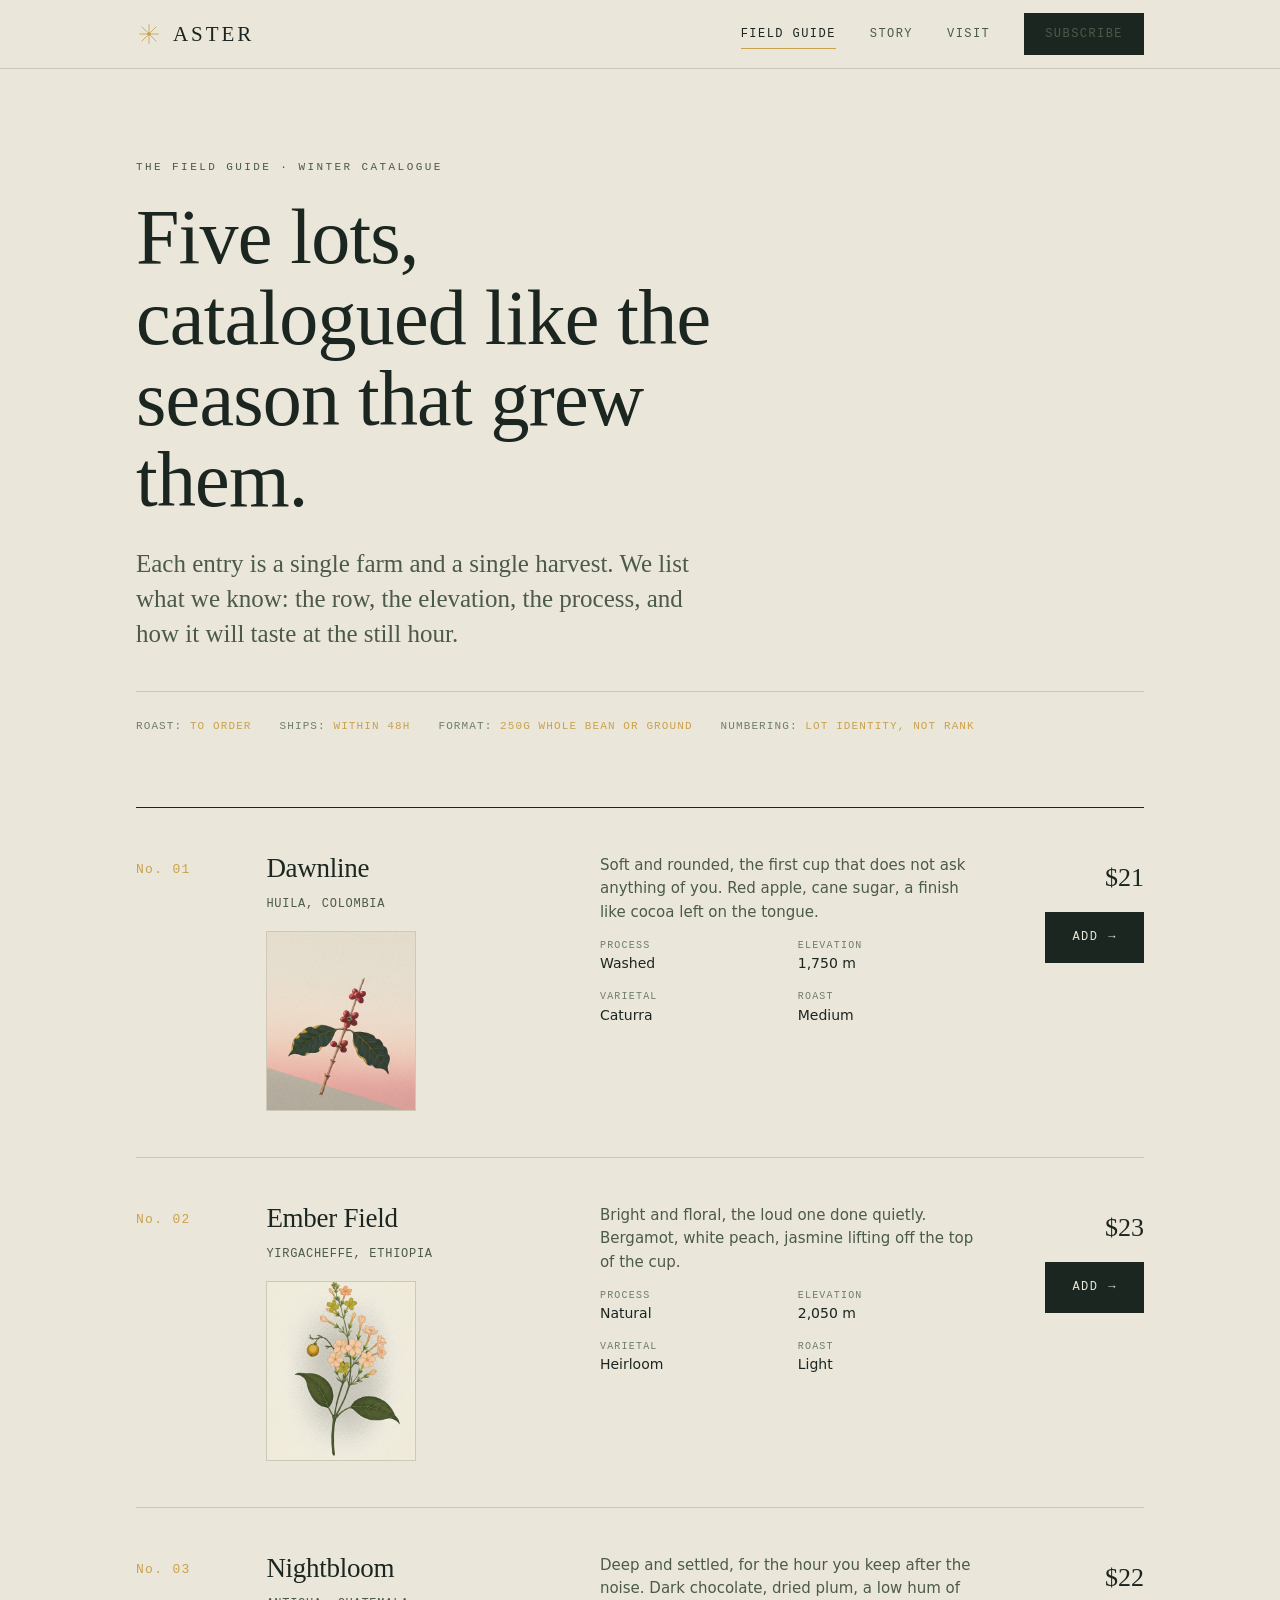
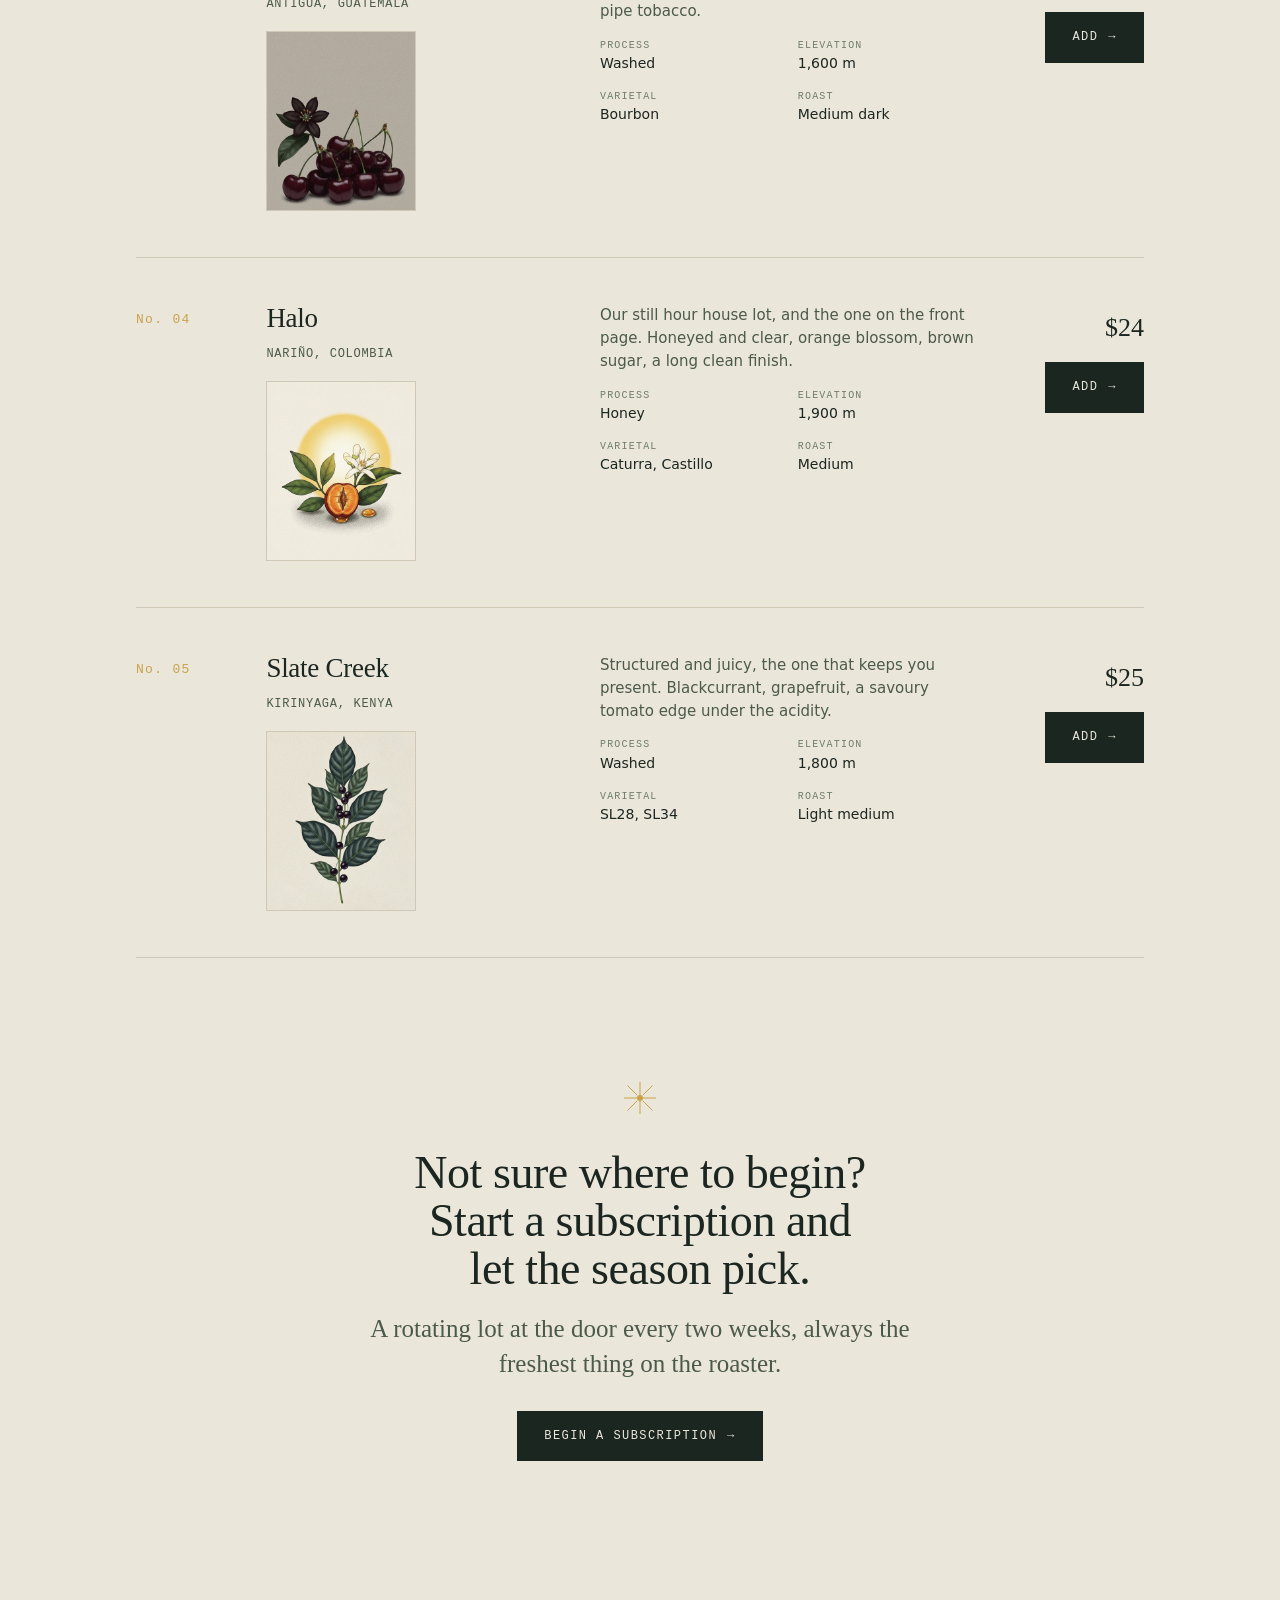
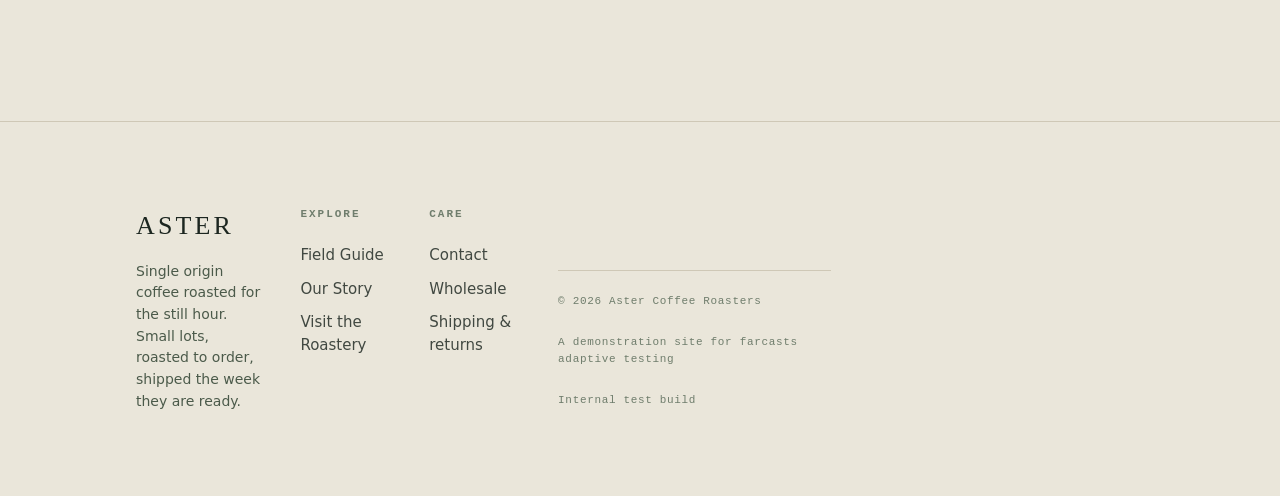
==== menu.html @ f77ca000 "Initial commit: farcasts internal test site pinned to test-farcasts-com Copy of the Aster demo site " ====
<!doctype html>
<!-- Aster, Field Guide. Cross origin demo site for the farcasts applier. -->
<html lang="en">
<head>
  <meta charset="utf-8" />
  <meta name="viewport" content="width=device-width, initial-scale=1" />
  <title>The Field Guide, Aster</title>
  <meta name="description" content="This season's Aster lots, catalogued like an almanac. Single farm, single lot, roasted to order." />
  <link rel="stylesheet" href="aster.css" />
  <style>
    .page-head { padding-top: clamp(48px, 7vw, 92px); }
    .page-head .eyebrow { margin-bottom: 20px; }
    .page-head h1 { max-width: 16ch; }
    .page-head .lede { max-width: 46ch; margin: 26px 0 0; }

    .guide-key {
      display: flex; gap: 28px; flex-wrap: wrap; margin-top: 40px; padding-top: 26px;
      border-top: 1px solid var(--line);
      font-family: var(--mono); font-size: 11px; letter-spacing: .1em; text-transform: uppercase; color: var(--moss-dim);
    }
    .guide-key span b { color: var(--stamen); font-weight: 400; }

    /* Almanac entries */
    .entries { margin-top: clamp(40px, 6vw, 72px); border-top: 1px solid var(--ink); }
    .entry {
      display: grid; grid-template-columns: 92px 1.1fr 1.4fr auto;
      gap: clamp(18px, 3vw, 40px); align-items: start;
      padding: clamp(30px, 4vw, 46px) 0; border-bottom: 1px solid var(--line);
      position: relative;
    }
    .entry:hover { background: linear-gradient(90deg, transparent, color-mix(in srgb, var(--paper-2) 60%, transparent) 30%, transparent); }
    .entry-no { font-family: var(--mono); font-size: 13px; letter-spacing: .1em; color: var(--stamen); padding-top: 6px; }
    .entry-id h3 { margin: 0 0 8px; }
    .entry-id .region { font-family: var(--mono); font-size: 12px; letter-spacing: .06em; color: var(--moss); text-transform: uppercase; }
    .entry-id .swatch { width: 100%; max-width: 150px; aspect-ratio: 5 / 6; border: 1px solid var(--line); margin-top: 16px; object-fit: cover; display: block; }
    .entry-notes p { margin: 0 0 14px; color: var(--moss); font-size: 15px; }
    .entry-spec { display: grid; grid-template-columns: 1fr 1fr; gap: 6px 20px; margin: 0; }
    .entry-spec dt { font-family: var(--mono); font-size: 10px; letter-spacing: .12em; text-transform: uppercase; color: var(--moss-dim); }
    .entry-spec dd { margin: 0 0 8px; font-size: 14px; }
    .entry-buy { text-align: right; padding-top: 4px; min-width: 130px; }
    .entry-buy .price { font-family: var(--display); font-size: 26px; display: block; margin-bottom: 14px; }


    @media (max-width: 900px) {
      .entry { grid-template-columns: 60px 1fr; gap: 14px 18px; }
      .entry-no { padding-top: 4px; }
      .entry-notes, .entry-buy { grid-column: 1 / -1; }
      .entry-buy { text-align: left; }
      .entry-buy .price { display: inline-block; margin-right: 20px; }
    }
  </style>
</head>
<body>
  <header class="site-head">
    <div class="shell">
      <a class="wordmark" href="index.html" aria-label="Aster, home">
        <span class="mark" aria-hidden="true">
          <svg width="26" height="26" viewBox="0 0 40 40" fill="none" stroke="currentColor" stroke-width="1.3">
            <circle cx="20" cy="20" r="3.2" fill="currentColor" stroke="none"/>
            <path d="M20 17V5M20 23v12M17 20H5M23 20h12"/>
            <path d="M17.2 17.2 8.7 8.7M22.8 22.8l8.5 8.5M22.8 17.2l8.5-8.5M17.2 22.8 8.7 31.3"/>
          </svg>
        </span>
        <span class="letters">ASTER</span>
      </a>
      <nav class="nav" aria-label="Primary">
        <a href="menu.html" aria-current="page">Field Guide</a>
        <a href="story.html">Story</a>
        <a href="visit.html">Visit</a>
        <a class="nav__cta btn" href="#subscription" style="padding:11px 20px;">Subscribe</a>
      </nav>
    </div>
  </header>

  <main>
    <section class="page-head shell">
      <p class="eyebrow">The Field Guide &middot; Winter catalogue</p>
      <h1 class="display">Five lots, catalogued like the season that grew them.</h1>
      <p class="lede">Each entry is a single farm and a single harvest. We list what we know: the row, the elevation, the process, and how it will taste at the still hour.</p>
      <div class="guide-key">
        <span>Roast: <b>to order</b></span>
        <span>Ships: <b>within 48h</b></span>
        <span>Format: <b>250g whole bean or ground</b></span>
        <span>Numbering: <b>lot identity, not rank</b></span>
      </div>
    </section>

    <section class="shell">
      <div class="entries">
        <article class="entry">
          <div class="entry-no">No. 01</div>
          <div class="entry-id">
            <h3 class="display">Dawnline</h3>
            <span class="region">Huila, Colombia</span>
            <img class="swatch" src="assets/lot-dawnline.jpg" alt="Dawnline almanac plate" loading="lazy" />
          </div>
          <div class="entry-notes">
            <p>Soft and rounded, the first cup that does not ask anything of you. Red apple, cane sugar, a finish like cocoa left on the tongue.</p>
            <dl class="entry-spec">
              <div><dt>Process</dt><dd>Washed</dd></div>
              <div><dt>Elevation</dt><dd>1,750 m</dd></div>
              <div><dt>Varietal</dt><dd>Caturra</dd></div>
              <div><dt>Roast</dt><dd>Medium</dd></div>
            </dl>
          </div>
          <div class="entry-buy"><span class="price">$21</span><a class="btn" href="visit.html">Add <span class="arrow" aria-hidden="true">&rarr;</span></a></div>
        </article>

        <article class="entry">
          <div class="entry-no">No. 02</div>
          <div class="entry-id">
            <h3 class="display">Ember Field</h3>
            <span class="region">Yirgacheffe, Ethiopia</span>
            <img class="swatch" src="assets/lot-ember.jpg" alt="Ember Field almanac plate" loading="lazy" />
          </div>
          <div class="entry-notes">
            <p>Bright and floral, the loud one done quietly. Bergamot, white peach, jasmine lifting off the top of the cup.</p>
            <dl class="entry-spec">
              <div><dt>Process</dt><dd>Natural</dd></div>
              <div><dt>Elevation</dt><dd>2,050 m</dd></div>
              <div><dt>Varietal</dt><dd>Heirloom</dd></div>
              <div><dt>Roast</dt><dd>Light</dd></div>
            </dl>
          </div>
          <div class="entry-buy"><span class="price">$23</span><a class="btn" href="visit.html">Add <span class="arrow" aria-hidden="true">&rarr;</span></a></div>
        </article>

        <article class="entry">
          <div class="entry-no">No. 03</div>
          <div class="entry-id">
            <h3 class="display">Nightbloom</h3>
            <span class="region">Antigua, Guatemala</span>
            <img class="swatch" src="assets/lot-nightbloom.jpg" alt="Nightbloom almanac plate" loading="lazy" />
          </div>
          <div class="entry-notes">
            <p>Deep and settled, for the hour you keep after the noise. Dark chocolate, dried plum, a low hum of pipe tobacco.</p>
            <dl class="entry-spec">
              <div><dt>Process</dt><dd>Washed</dd></div>
              <div><dt>Elevation</dt><dd>1,600 m</dd></div>
              <div><dt>Varietal</dt><dd>Bourbon</dd></div>
              <div><dt>Roast</dt><dd>Medium dark</dd></div>
            </dl>
          </div>
          <div class="entry-buy"><span class="price">$22</span><a class="btn" href="visit.html">Add <span class="arrow" aria-hidden="true">&rarr;</span></a></div>
        </article>

        <article class="entry">
          <div class="entry-no">No. 04</div>
          <div class="entry-id">
            <h3 class="display">Halo</h3>
            <span class="region">Nari&ntilde;o, Colombia</span>
            <img class="swatch" src="assets/lot-halo.jpg" alt="Halo almanac plate" loading="lazy" />
          </div>
          <div class="entry-notes">
            <p>Our still hour house lot, and the one on the front page. Honeyed and clear, orange blossom, brown sugar, a long clean finish.</p>
            <dl class="entry-spec">
              <div><dt>Process</dt><dd>Honey</dd></div>
              <div><dt>Elevation</dt><dd>1,900 m</dd></div>
              <div><dt>Varietal</dt><dd>Caturra, Castillo</dd></div>
              <div><dt>Roast</dt><dd>Medium</dd></div>
            </dl>
          </div>
          <div class="entry-buy"><span class="price">$24</span><a class="btn" href="visit.html">Add <span class="arrow" aria-hidden="true">&rarr;</span></a></div>
        </article>

        <article class="entry">
          <div class="entry-no">No. 05</div>
          <div class="entry-id">
            <h3 class="display">Slate Creek</h3>
            <span class="region">Kirinyaga, Kenya</span>
            <img class="swatch" src="assets/lot-slate.jpg" alt="Slate Creek almanac plate" loading="lazy" />
          </div>
          <div class="entry-notes">
            <p>Structured and juicy, the one that keeps you present. Blackcurrant, grapefruit, a savoury tomato edge under the acidity.</p>
            <dl class="entry-spec">
              <div><dt>Process</dt><dd>Washed</dd></div>
              <div><dt>Elevation</dt><dd>1,800 m</dd></div>
              <div><dt>Varietal</dt><dd>SL28, SL34</dd></div>
              <div><dt>Roast</dt><dd>Light medium</dd></div>
            </dl>
          </div>
          <div class="entry-buy"><span class="price">$25</span><a class="btn" href="visit.html">Add <span class="arrow" aria-hidden="true">&rarr;</span></a></div>
        </article>
      </div>
    </section>

    <section class="section shell" style="text-align:center;" id="subscription">
      <span class="mark" aria-hidden="true" style="display:inline-block;">
        <svg width="40" height="40" viewBox="0 0 40 40" fill="none" stroke="currentColor" stroke-width="1">
          <circle cx="20" cy="20" r="3" fill="currentColor" stroke="none"/>
          <path d="M20 17V4M20 23v13M17 20H4M23 20h13M17.2 17.2 7.5 7.5M22.8 22.8l9.7 9.7M22.8 17.2l9.7-9.7M17.2 22.8 7.5 32.5"/>
        </svg>
      </span>
      <h2 class="display" style="max-width:20ch;margin:24px auto 18px;">Not sure where to begin? Start a subscription and let the season pick.</h2>
      <p class="lede" style="max-width:44ch;margin:0 auto 30px;">A rotating lot at the door every two weeks, always the freshest thing on the roaster.</p>
      <a class="btn" href="visit.html">Begin a subscription <span class="arrow" aria-hidden="true">&rarr;</span></a>
    </section>
  </main>

  <footer class="site-foot">
    <div class="shell">
      <div class="foot-grid" style="display:grid;grid-template-columns:1.4fr 1fr 1fr;gap:40px;">
        <div class="foot-brand">
          <span class="letters">ASTER</span>
          <p class="foot-note">Single origin coffee roasted for the still hour. Small lots, roasted to order, shipped the week they are ready.</p>
        </div>
        <div class="foot-col">
          <h4>Explore</h4>
          <a href="menu.html">Field Guide</a>
          <a href="story.html">Our Story</a>
          <a href="visit.html">Visit the Roastery</a>
        </div>
        <div class="foot-col">
          <h4>Care</h4>
          <a href="visit.html">Contact</a>
          <a href="visit.html">Wholesale</a>
          <a href="visit.html">Shipping &amp; returns</a>
        </div>
      </div>
      <div class="foot-legal">
        <span>&copy; 2026 Aster Coffee Roasters</span>
        <span>A demonstration site for farcasts adaptive testing</span>
        <span>Internal test build</span>
      </div>
    </div>
  </footer>

  <script src="https://app.farcasts.com/farcasts.js" data-farcasts-project="test-farcasts-com"></script>
</body>
</html>
---- aster.css ----
/* Aster — "The still hour". Botanical almanac identity for a single origin coffee brand.
   Shared across every page so the design system and the applier gate CSS stay identical. */

:root {
  --ink: #1c2620;
  --paper: #eae6da;
  --paper-2: #e2ddcd;
  --moss: #4b5a4a;
  --moss-dim: #6f7d6c;
  --stamen: #c9a24b;
  --line: #cfc8b6;
  --line-ink: rgba(28, 38, 32, .16);

  --display: "Iowan Old Style", "Palatino Linotype", "Palatino", Georgia, serif;
  --body: system-ui, -apple-system, "Segoe UI", Roboto, sans-serif;
  --mono: "SFMono-Regular", ui-monospace, "Cascadia Mono", "Menlo", monospace;

  --shell: 1120px;
  --gut: clamp(20px, 5vw, 56px);
}

* { box-sizing: border-box; }

html { -webkit-text-size-adjust: 100%; }

body {
  margin: 0;
  font-family: var(--body);
  color: var(--ink);
  background: var(--paper);
  line-height: 1.55;
  font-size: 16px;
  -webkit-font-smoothing: antialiased;
  text-rendering: optimizeLegibility;
}

/* Applier gate. Held at opacity 0 until the variant applies, so no control flash.
   data-cf-hide is set on <html> inline before paint; farcasts.js reveals gated nodes. */
[data-cf-hide] [data-farcasts-gate] { opacity: 0; }
[data-farcasts-gate] { transition: opacity .5s ease; }

a { color: inherit; }
img { max-width: 100%; display: block; }

::selection { background: var(--stamen); color: var(--ink); }

:focus-visible {
  outline: 2px solid var(--stamen);
  outline-offset: 3px;
}

.shell {
  width: 100%;
  max-width: var(--shell);
  margin: 0 auto;
  padding-inline: var(--gut);
}

/* ---- type scale ---- */
.eyebrow {
  font-family: var(--mono);
  font-size: 11px;
  letter-spacing: .22em;
  text-transform: uppercase;
  color: var(--moss);
  margin: 0;
}
.display {
  font-family: var(--display);
  font-weight: 400;
  letter-spacing: -.01em;
  line-height: 1.04;
  margin: 0;
}
h1.display { font-size: clamp(40px, 7vw, 78px); }
h2.display { font-size: clamp(28px, 4.4vw, 46px); }
h3.display { font-size: clamp(21px, 2.6vw, 27px); }
.lede {
  font-family: var(--display);
  font-weight: 400;
  font-size: clamp(19px, 2.4vw, 25px);
  line-height: 1.4;
  color: var(--moss);
}

/* ---- botanical mark ---- */
.mark { display: inline-block; color: var(--stamen); }
.mark svg { display: block; }

/* ---- header ---- */
.site-head {
  position: sticky; top: 0; z-index: 40;
  background: color-mix(in srgb, var(--paper) 88%, transparent);
  backdrop-filter: saturate(1.1) blur(8px);
  border-bottom: 1px solid var(--line);
}
.site-head .shell {
  display: flex; align-items: center; justify-content: space-between;
  min-height: 68px; gap: 20px;
}
.wordmark {
  display: flex; align-items: center; gap: 11px;
  text-decoration: none; color: var(--ink);
}
.wordmark .letters {
  font-family: var(--display);
  font-size: 21px;
  letter-spacing: .14em;
  font-weight: 400;
}
.nav { display: flex; align-items: center; gap: clamp(16px, 3vw, 34px); }
.nav a {
  font-family: var(--mono);
  font-size: 12px;
  letter-spacing: .12em;
  text-transform: uppercase;
  text-decoration: none;
  color: var(--moss);
  padding: 6px 0;
  position: relative;
}
.nav a::after {
  content: ""; position: absolute; left: 0; right: 0; bottom: 0;
  height: 1px; background: var(--stamen);
  transform: scaleX(0); transform-origin: left; transition: transform .3s ease;
}
.nav a:hover, .nav a[aria-current="page"] { color: var(--ink); }
.nav a:hover::after, .nav a[aria-current="page"]::after { transform: scaleX(1); }

/* ---- buttons ---- */
.btn {
  display: inline-flex; align-items: center; gap: 10px;
  font-family: var(--mono); font-size: 12px; letter-spacing: .12em; text-transform: uppercase;
  text-decoration: none; cursor: pointer;
  padding: 15px 26px; border: 1px solid var(--ink); background: var(--ink); color: var(--paper);
  transition: background .25s ease, color .25s ease, transform .25s ease;
}
.btn:hover { background: transparent; color: var(--ink); }
.btn .arrow { transition: transform .25s ease; }
.btn:hover .arrow { transform: translateX(4px); }
.btn--ghost { background: transparent; color: var(--ink); }
.btn--ghost:hover { background: var(--ink); color: var(--paper); }

/* ---- footer ---- */
.site-foot {
  border-top: 1px solid var(--line);
  margin-top: clamp(72px, 12vw, 140px);
  padding-block: clamp(48px, 8vw, 84px);
}
.site-foot .shell {
  display: grid; grid-template-columns: 1.4fr 1fr 1fr; gap: 40px;
}
.foot-brand .letters { font-family: var(--display); font-size: 26px; letter-spacing: .12em; }
.foot-note { color: var(--moss); font-size: 14px; max-width: 32ch; margin: 14px 0 0; }
.foot-col h4 {
  font-family: var(--mono); font-size: 11px; letter-spacing: .18em; text-transform: uppercase;
  color: var(--moss-dim); margin: 0 0 16px;
}
.foot-col a {
  display: block; text-decoration: none; color: var(--ink); font-size: 15px;
  padding: 5px 0; opacity: .82; transition: opacity .2s;
}
.foot-col a:hover { opacity: 1; }
.foot-legal {
  border-top: 1px solid var(--line); margin-top: clamp(40px, 6vw, 64px); padding-top: 22px;
  display: flex; justify-content: space-between; gap: 20px; flex-wrap: wrap;
  font-family: var(--mono); font-size: 11px; letter-spacing: .06em; color: var(--moss-dim);
}

/* ---- generic section rhythm ---- */
.section { padding-block: clamp(64px, 10vw, 120px); }
.rule { height: 1px; background: var(--line); border: 0; margin: 0; }

@media (max-width: 720px) {
  .site-foot .shell { grid-template-columns: 1fr 1fr; }
  .foot-brand { grid-column: 1 / -1; }
  .nav a:not(.nav__cta) { display: none; }
}

@media (prefers-reduced-motion: reduce) {
  * { transition: none !important; animation: none !important; }
}
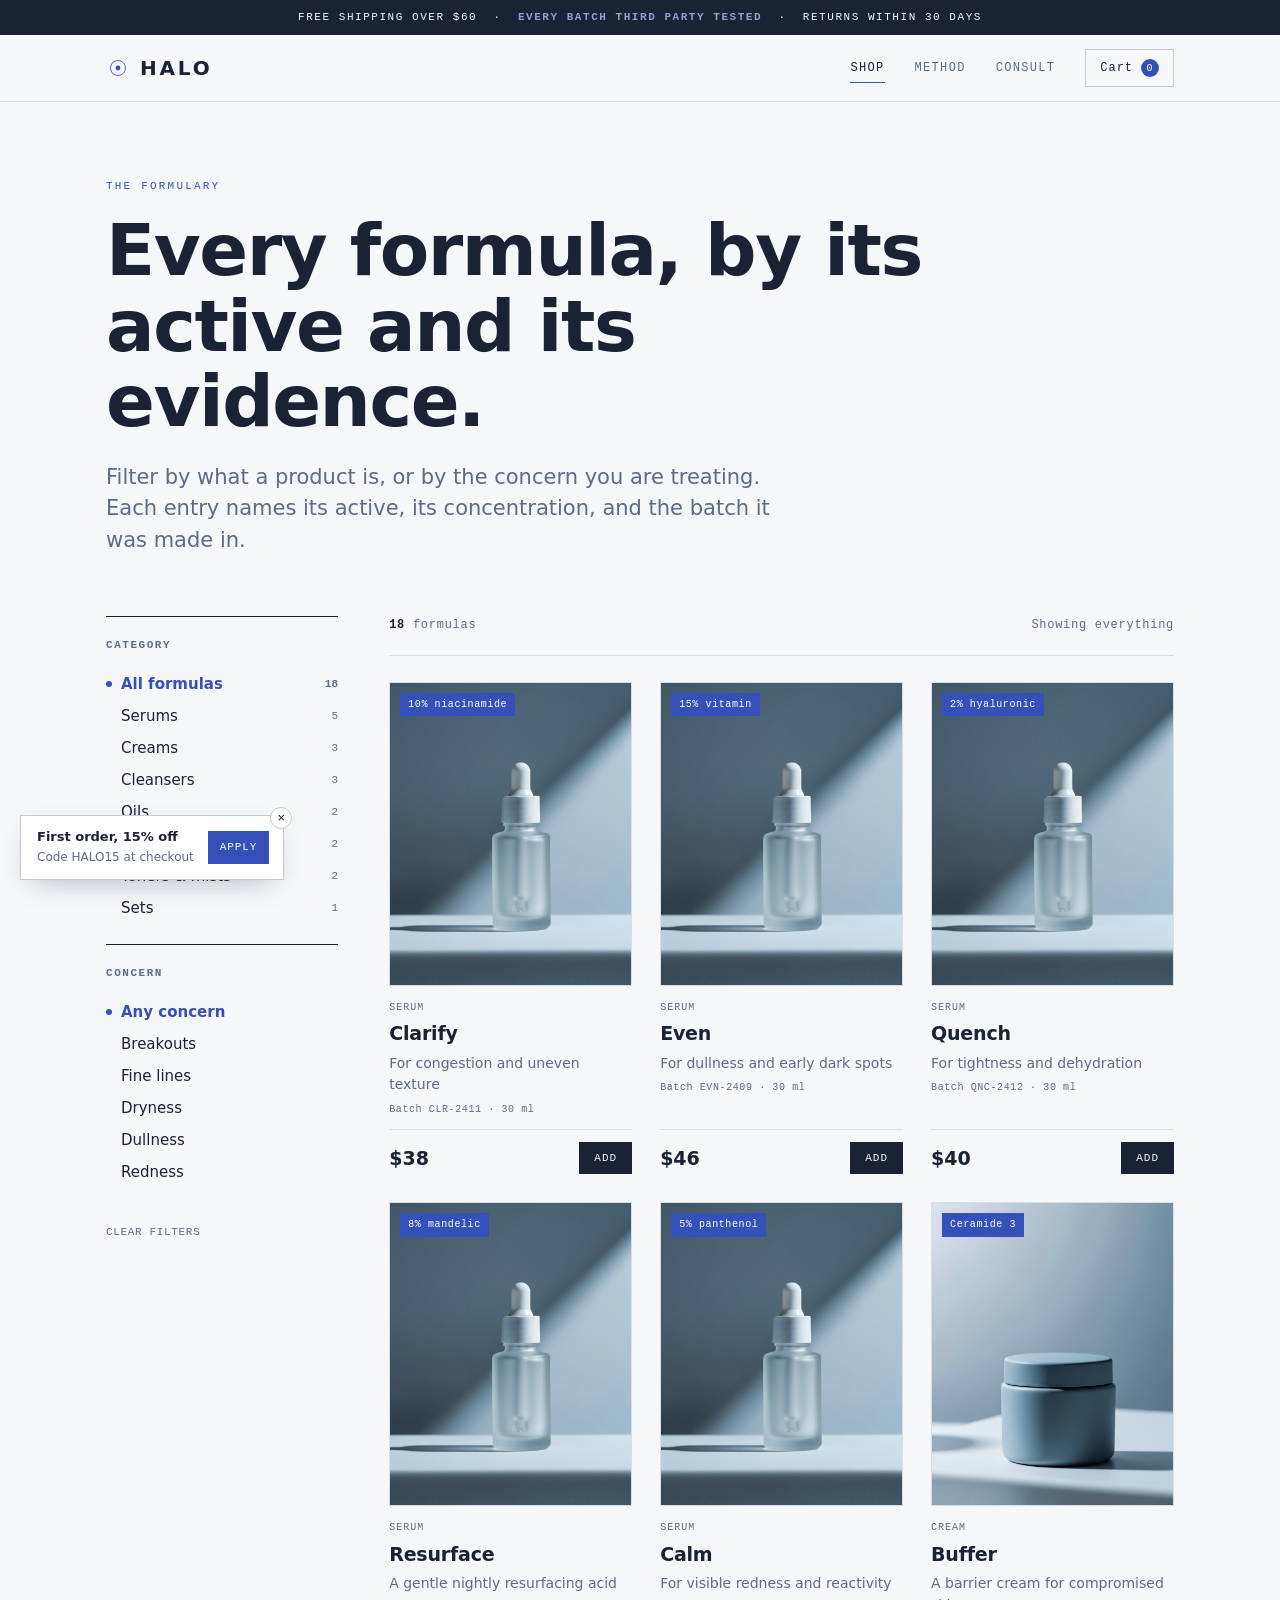
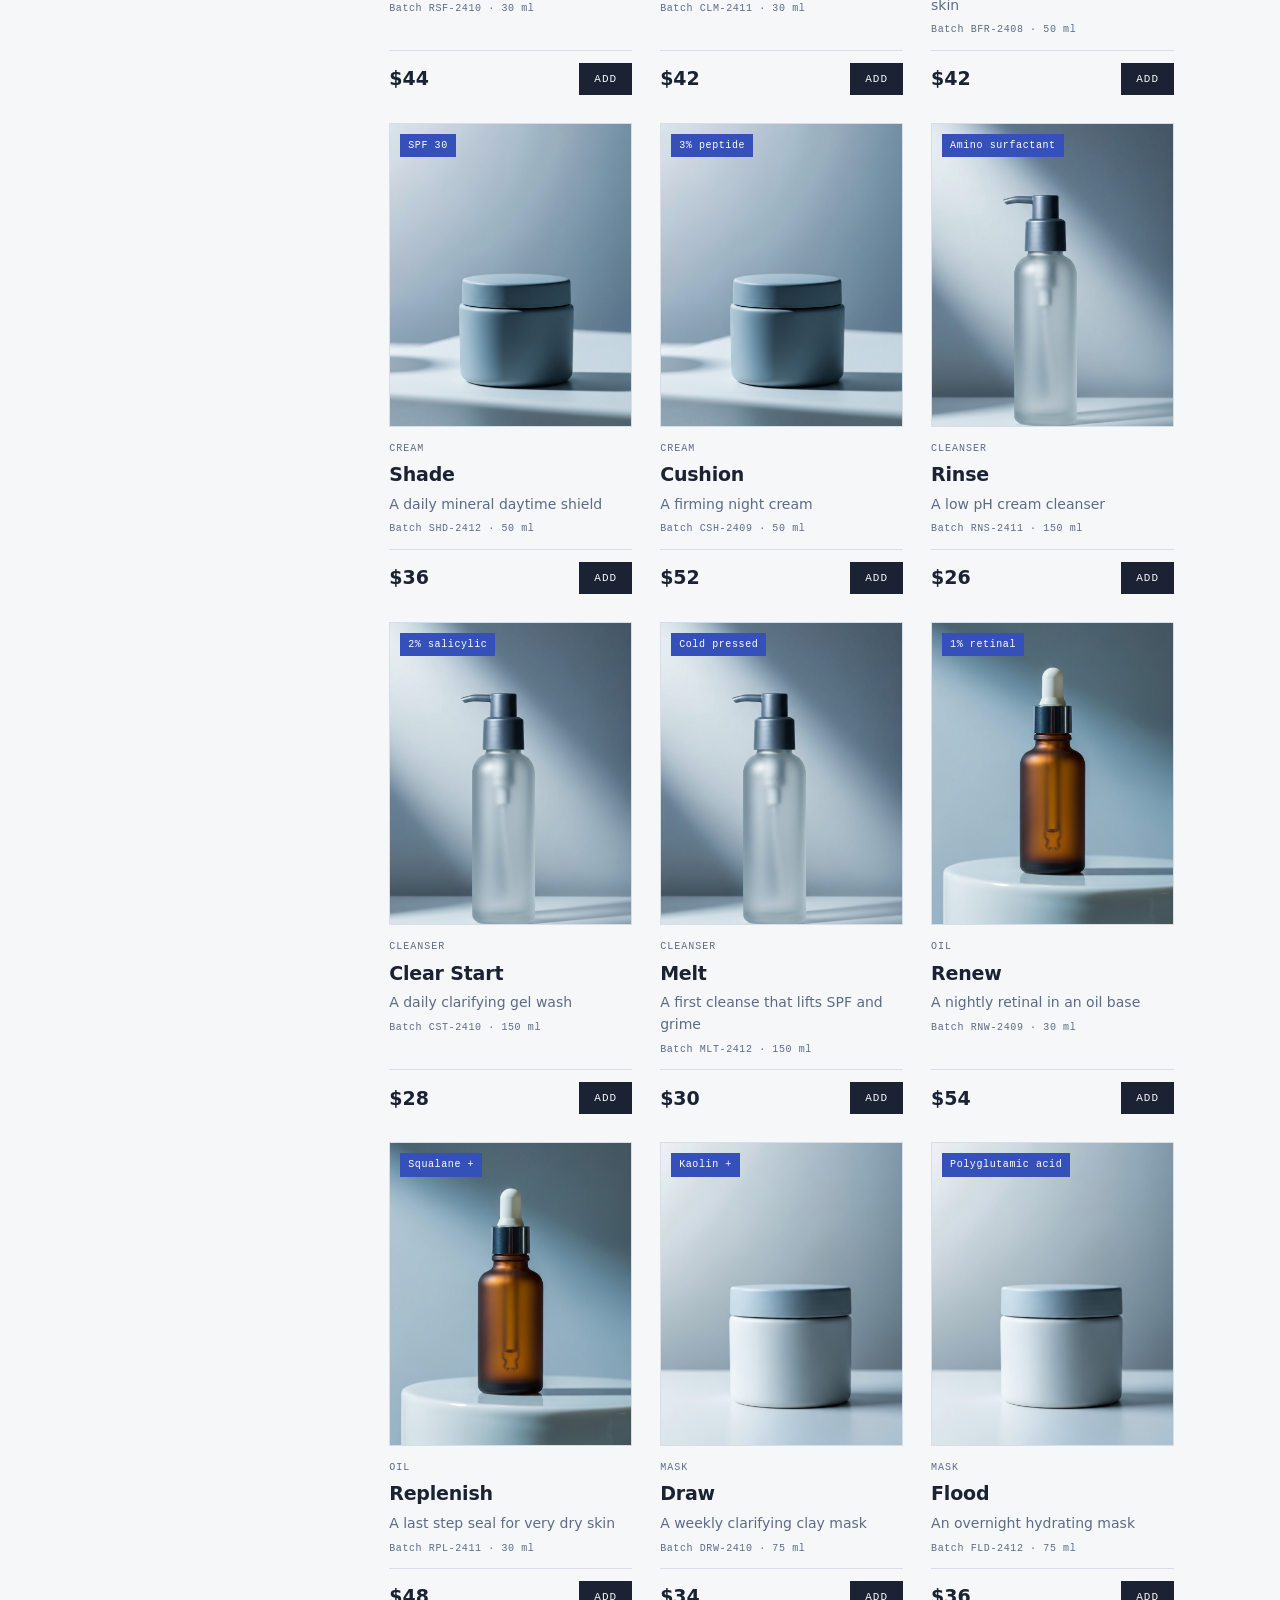
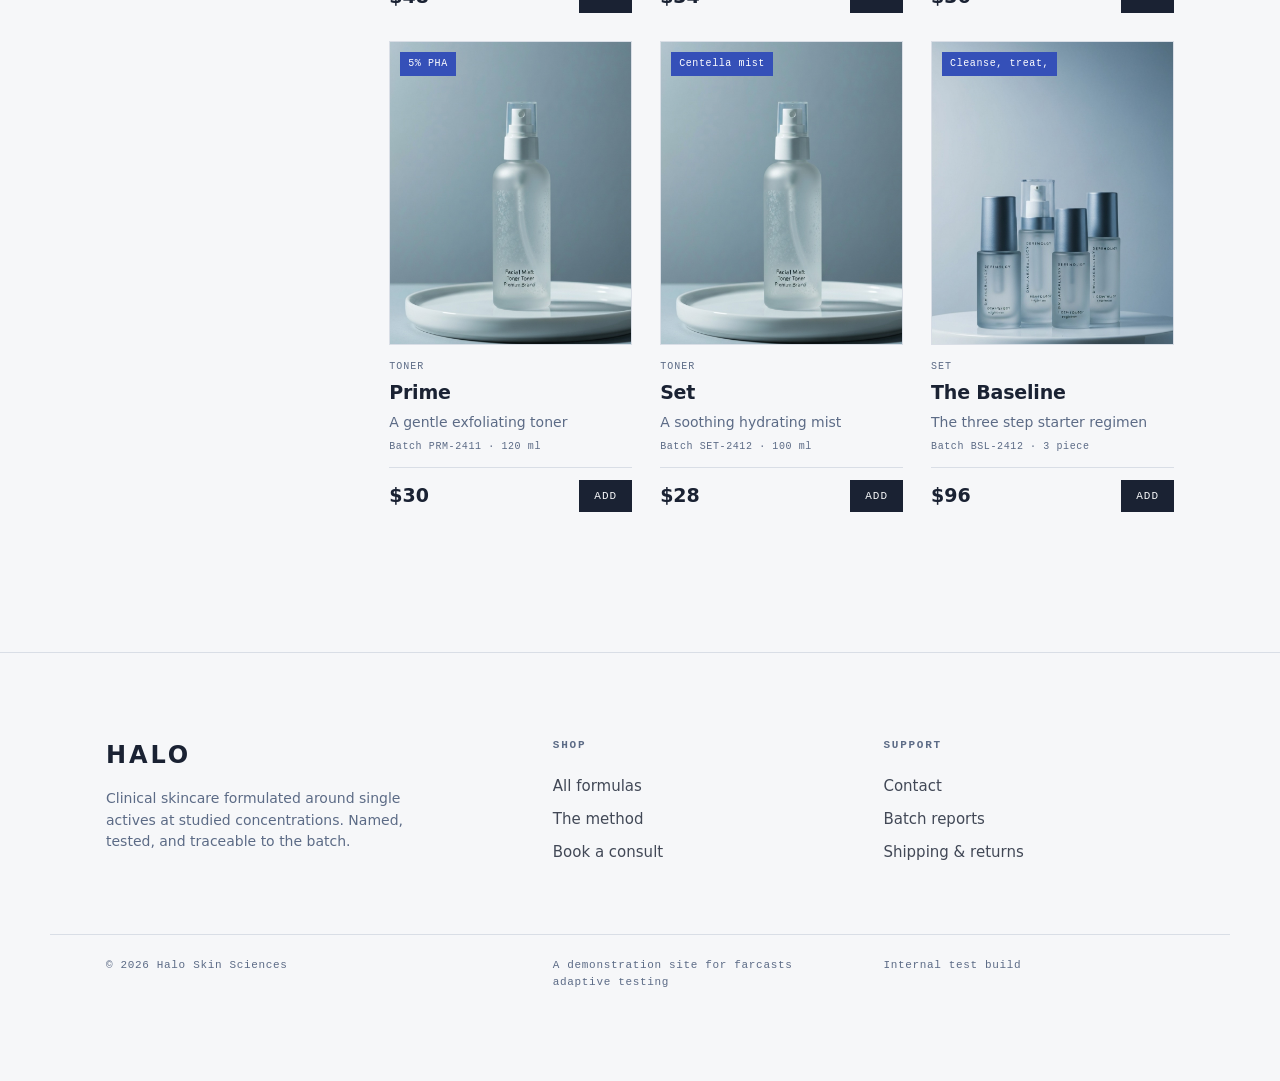
==== commit fc8cabeb: "Halo: home + shop pages (gated hero, 18-product formulary, sidebar filters, cart drawer, quick-view," ====
--- a/menu.html
+++ b/menu.html
@@ -1,230 +1,328 @@
 <!doctype html>
-<!-- Aster, Field Guide. Cross origin demo site for the farcasts applier. -->
+<!-- Halo, Shop. Cross origin test site for the farcasts applier. The formulary: every
+     product leads with its active, concentration, concern and batch. Category sidebar +
+     concern filters are real vanilla JS. Quick-view and add-to-cart are DOM overlays. -->
 <html lang="en">
 <head>
   <meta charset="utf-8" />
   <meta name="viewport" content="width=device-width, initial-scale=1" />
-  <title>The Field Guide, Aster</title>
-  <meta name="description" content="This season's Aster lots, catalogued like an almanac. Single farm, single lot, roasted to order." />
-  <link rel="stylesheet" href="aster.css" />
+  <title>The Formulary, Halo</title>
+  <meta name="description" content="Every Halo formula, catalogued by active and concentration. Filter by category and by concern, then read the batch." />
+  <link rel="stylesheet" href="halo.css" />
   <style>
-    .page-head { padding-top: clamp(48px, 7vw, 92px); }
-    .page-head .eyebrow { margin-bottom: 20px; }
-    .page-head h1 { max-width: 16ch; }
-    .page-head .lede { max-width: 46ch; margin: 26px 0 0; }
-
-    .guide-key {
-      display: flex; gap: 28px; flex-wrap: wrap; margin-top: 40px; padding-top: 26px;
-      border-top: 1px solid var(--line);
-      font-family: var(--mono); font-size: 11px; letter-spacing: .1em; text-transform: uppercase; color: var(--moss-dim);
+    .page-head { padding-top: clamp(40px, 6vw, 76px); }
+    .page-head .eyebrow { margin-bottom: 18px; }
+    .page-head h1 { max-width: 18ch; }
+    .page-head .lede { max-width: 50ch; margin: 22px 0 0; }
+
+    .shop { display: grid; grid-template-columns: 232px 1fr; gap: clamp(28px, 4vw, 56px); margin-top: clamp(36px, 5vw, 60px); align-items: start; }
+
+    /* Sidebar */
+    .sidebar { position: sticky; top: 84px; }
+    .filter-group { border-top: 1px solid var(--ink); padding: 20px 0; }
+    .filter-group:last-child { border-bottom: 1px solid var(--line); }
+    .filter-group h4 { font-family: var(--mono); font-size: 11px; letter-spacing: .14em; text-transform: uppercase; color: var(--slate-dim); margin: 0 0 14px; }
+    .filter-list { list-style: none; margin: 0; padding: 0; }
+    .filter-btn {
+      display: flex; align-items: center; justify-content: space-between; width: 100%; gap: 10px;
+      background: none; border: 0; cursor: pointer; padding: 7px 0; text-align: left;
+      font-family: var(--body); font-size: 15px; color: var(--ink); transition: color .18s;
     }
-    .guide-key span b { color: var(--stamen); font-weight: 400; }
-
-    /* Almanac entries */
-    .entries { margin-top: clamp(40px, 6vw, 72px); border-top: 1px solid var(--ink); }
-    .entry {
-      display: grid; grid-template-columns: 92px 1.1fr 1.4fr auto;
-      gap: clamp(18px, 3vw, 40px); align-items: start;
-      padding: clamp(30px, 4vw, 46px) 0; border-bottom: 1px solid var(--line);
-      position: relative;
+    .filter-btn .n { font-family: var(--mono); font-size: 11px; color: var(--slate-dim); }
+    .filter-btn:hover { color: var(--slate); }
+    .filter-btn[aria-pressed="true"] { color: var(--slate); font-weight: 600; }
+    .filter-btn[aria-pressed="true"] .dot { opacity: 1; }
+    .filter-btn .dot { width: 6px; height: 6px; border-radius: 999px; background: var(--slate); opacity: 0; flex: none; }
+    .filter-label { display: flex; align-items: center; gap: 9px; }
+    .clear-filters { margin-top: 18px; font-family: var(--mono); font-size: 11px; letter-spacing: .06em; text-transform: uppercase; color: var(--slate-dim); background: none; border: 0; cursor: pointer; padding: 0; }
+    .clear-filters:hover { color: var(--slate); }
+
+    /* Results */
+    .results-bar { display: flex; align-items: baseline; justify-content: space-between; gap: 16px; padding-bottom: 20px; border-bottom: 1px solid var(--line); margin-bottom: 26px; }
+    .results-bar .count { font-family: var(--mono); font-size: 12px; letter-spacing: .06em; color: var(--slate-dim); }
+    .results-bar .count b { color: var(--ink); font-weight: 600; }
+
+    .grid { display: grid; grid-template-columns: repeat(3, 1fr); gap: clamp(18px, 2.4vw, 28px); }
+    .prod { display: flex; flex-direction: column; }
+    .prod-shot { position: relative; aspect-ratio: 4 / 5; border: 1px solid var(--line); background: var(--panel); overflow: hidden; }
+    .prod-shot img { width: 100%; height: 100%; object-fit: cover; transition: transform .35s ease; }
+    .prod:hover .prod-shot img { transform: scale(1.03); }
+    .prod-shot .conc { position: absolute; top: 10px; left: 10px; font-family: var(--mono); font-size: 10px; letter-spacing: .06em; color: #fff; background: var(--slate); padding: 4px 8px; }
+    .prod-shot .qv {
+      position: absolute; left: 10px; right: 10px; bottom: 10px; transform: translateY(8px); opacity: 0;
+      font-family: var(--mono); font-size: 11px; letter-spacing: .1em; text-transform: uppercase;
+      background: var(--panel); border: 1px solid var(--line-2); color: var(--ink); cursor: pointer; padding: 9px 0;
+      transition: opacity .25s ease, transform .25s ease, border-color .2s;
     }
-    .entry:hover { background: linear-gradient(90deg, transparent, color-mix(in srgb, var(--paper-2) 60%, transparent) 30%, transparent); }
-    .entry-no { font-family: var(--mono); font-size: 13px; letter-spacing: .1em; color: var(--stamen); padding-top: 6px; }
-    .entry-id h3 { margin: 0 0 8px; }
-    .entry-id .region { font-family: var(--mono); font-size: 12px; letter-spacing: .06em; color: var(--moss); text-transform: uppercase; }
-    .entry-id .swatch { width: 100%; max-width: 150px; aspect-ratio: 5 / 6; border: 1px solid var(--line); margin-top: 16px; object-fit: cover; display: block; }
-    .entry-notes p { margin: 0 0 14px; color: var(--moss); font-size: 15px; }
-    .entry-spec { display: grid; grid-template-columns: 1fr 1fr; gap: 6px 20px; margin: 0; }
-    .entry-spec dt { font-family: var(--mono); font-size: 10px; letter-spacing: .12em; text-transform: uppercase; color: var(--moss-dim); }
-    .entry-spec dd { margin: 0 0 8px; font-size: 14px; }
-    .entry-buy { text-align: right; padding-top: 4px; min-width: 130px; }
-    .entry-buy .price { font-family: var(--display); font-size: 26px; display: block; margin-bottom: 14px; }
-
-
-    @media (max-width: 900px) {
-      .entry { grid-template-columns: 60px 1fr; gap: 14px 18px; }
-      .entry-no { padding-top: 4px; }
-      .entry-notes, .entry-buy { grid-column: 1 / -1; }
-      .entry-buy { text-align: left; }
-      .entry-buy .price { display: inline-block; margin-right: 20px; }
+    .prod:hover .qv, .prod:focus-within .qv { opacity: 1; transform: translateY(0); }
+    .prod-shot .qv:hover { border-color: var(--slate); color: var(--slate); }
+    .prod-meta { padding-top: 14px; display: flex; flex-direction: column; gap: 4px; flex: 1; }
+    .prod-cat { font-family: var(--mono); font-size: 10px; letter-spacing: .1em; text-transform: uppercase; color: var(--slate-dim); }
+    .prod-name { font-family: var(--display); font-weight: 600; font-size: 19px; letter-spacing: -.01em; }
+    .prod-concern { font-size: 14px; color: var(--slate-dim); }
+    .prod-batch { font-family: var(--mono); font-size: 10px; letter-spacing: .06em; color: var(--slate-dim); margin-top: 2px; }
+    .prod-buy { display: flex; align-items: center; justify-content: space-between; margin-top: 12px; padding-top: 12px; border-top: 1px solid var(--line); }
+    .prod-price { font-family: var(--display); font-weight: 650; font-size: 19px; }
+    .add-btn { font-family: var(--mono); font-size: 11px; letter-spacing: .09em; text-transform: uppercase; background: var(--ink); color: var(--paper); border: 1px solid var(--ink); cursor: pointer; padding: 9px 14px; transition: background .2s, border-color .2s; }
+    .add-btn:hover { background: var(--slate); border-color: var(--slate); }
+
+    .no-results { grid-column: 1 / -1; padding: 60px 0; text-align: center; color: var(--slate-dim); }
+
+    /* mobile: sidebar collapses into a horizontal scroller */
+    @media (max-width: 860px) {
+      .shop { grid-template-columns: 1fr; }
+      .sidebar { position: static; }
+      .filter-group { border-top: 1px solid var(--line); padding: 16px 0; }
+      .grid { grid-template-columns: repeat(2, 1fr); }
+    }
+    @media (max-width: 520px) {
+      .grid { grid-template-columns: 1fr; }
     }
   </style>
 </head>
 <body>
+  <div class="announce">Free shipping over $60 &nbsp;&middot;&nbsp; <b>Every batch third party tested</b> &nbsp;&middot;&nbsp; Returns within 30 days</div>
+
   <header class="site-head">
     <div class="shell">
-      <a class="wordmark" href="index.html" aria-label="Aster, home">
+      <a class="wordmark" href="index.html" aria-label="Halo, home">
         <span class="mark" aria-hidden="true">
-          <svg width="26" height="26" viewBox="0 0 40 40" fill="none" stroke="currentColor" stroke-width="1.3">
-            <circle cx="20" cy="20" r="3.2" fill="currentColor" stroke="none"/>
-            <path d="M20 17V5M20 23v12M17 20H5M23 20h12"/>
-            <path d="M17.2 17.2 8.7 8.7M22.8 22.8l8.5 8.5M22.8 17.2l8.5-8.5M17.2 22.8 8.7 31.3"/>
+          <svg width="24" height="24" viewBox="0 0 40 40" fill="none" stroke="currentColor" stroke-width="1.4">
+            <circle cx="20" cy="20" r="12.5"/>
+            <circle cx="20" cy="20" r="4" fill="currentColor" stroke="none"/>
           </svg>
         </span>
-        <span class="letters">ASTER</span>
+        <span class="letters">HALO</span>
       </a>
       <nav class="nav" aria-label="Primary">
-        <a href="menu.html" aria-current="page">Field Guide</a>
-        <a href="story.html">Story</a>
-        <a href="visit.html">Visit</a>
-        <a class="nav__cta btn" href="#subscription" style="padding:11px 20px;">Subscribe</a>
+        <a href="menu.html" aria-current="page">Shop</a>
+        <a href="story.html">Method</a>
+        <a href="visit.html">Consult</a>
+        <button class="cart-btn" type="button" aria-label="Open cart">Cart <span class="count">0</span></button>
       </nav>
     </div>
   </header>
 
   <main>
     <section class="page-head shell">
-      <p class="eyebrow">The Field Guide &middot; Winter catalogue</p>
-      <h1 class="display">Five lots, catalogued like the season that grew them.</h1>
-      <p class="lede">Each entry is a single farm and a single harvest. We list what we know: the row, the elevation, the process, and how it will taste at the still hour.</p>
-      <div class="guide-key">
-        <span>Roast: <b>to order</b></span>
-        <span>Ships: <b>within 48h</b></span>
-        <span>Format: <b>250g whole bean or ground</b></span>
-        <span>Numbering: <b>lot identity, not rank</b></span>
-      </div>
+      <p class="eyebrow">The Formulary</p>
+      <h1 class="display">Every formula, by its active and its evidence.</h1>
+      <p class="lede">Filter by what a product is, or by the concern you are treating. Each entry names its active, its concentration, and the batch it was made in.</p>
     </section>
 
     <section class="shell">
-      <div class="entries">
-        <article class="entry">
-          <div class="entry-no">No. 01</div>
-          <div class="entry-id">
-            <h3 class="display">Dawnline</h3>
-            <span class="region">Huila, Colombia</span>
-            <img class="swatch" src="assets/lot-dawnline.jpg" alt="Dawnline almanac plate" loading="lazy" />
-          </div>
-          <div class="entry-notes">
-            <p>Soft and rounded, the first cup that does not ask anything of you. Red apple, cane sugar, a finish like cocoa left on the tongue.</p>
-            <dl class="entry-spec">
-              <div><dt>Process</dt><dd>Washed</dd></div>
-              <div><dt>Elevation</dt><dd>1,750 m</dd></div>
-              <div><dt>Varietal</dt><dd>Caturra</dd></div>
-              <div><dt>Roast</dt><dd>Medium</dd></div>
-            </dl>
-          </div>
-          <div class="entry-buy"><span class="price">$21</span><a class="btn" href="visit.html">Add <span class="arrow" aria-hidden="true">&rarr;</span></a></div>
-        </article>
-
-        <article class="entry">
-          <div class="entry-no">No. 02</div>
-          <div class="entry-id">
-            <h3 class="display">Ember Field</h3>
-            <span class="region">Yirgacheffe, Ethiopia</span>
-            <img class="swatch" src="assets/lot-ember.jpg" alt="Ember Field almanac plate" loading="lazy" />
-          </div>
-          <div class="entry-notes">
-            <p>Bright and floral, the loud one done quietly. Bergamot, white peach, jasmine lifting off the top of the cup.</p>
-            <dl class="entry-spec">
-              <div><dt>Process</dt><dd>Natural</dd></div>
-              <div><dt>Elevation</dt><dd>2,050 m</dd></div>
-              <div><dt>Varietal</dt><dd>Heirloom</dd></div>
-              <div><dt>Roast</dt><dd>Light</dd></div>
-            </dl>
-          </div>
-          <div class="entry-buy"><span class="price">$23</span><a class="btn" href="visit.html">Add <span class="arrow" aria-hidden="true">&rarr;</span></a></div>
-        </article>
-
-        <article class="entry">
-          <div class="entry-no">No. 03</div>
-          <div class="entry-id">
-            <h3 class="display">Nightbloom</h3>
-            <span class="region">Antigua, Guatemala</span>
-            <img class="swatch" src="assets/lot-nightbloom.jpg" alt="Nightbloom almanac plate" loading="lazy" />
-          </div>
-          <div class="entry-notes">
-            <p>Deep and settled, for the hour you keep after the noise. Dark chocolate, dried plum, a low hum of pipe tobacco.</p>
-            <dl class="entry-spec">
-              <div><dt>Process</dt><dd>Washed</dd></div>
-              <div><dt>Elevation</dt><dd>1,600 m</dd></div>
-              <div><dt>Varietal</dt><dd>Bourbon</dd></div>
-              <div><dt>Roast</dt><dd>Medium dark</dd></div>
-            </dl>
-          </div>
-          <div class="entry-buy"><span class="price">$22</span><a class="btn" href="visit.html">Add <span class="arrow" aria-hidden="true">&rarr;</span></a></div>
-        </article>
-
-        <article class="entry">
-          <div class="entry-no">No. 04</div>
-          <div class="entry-id">
-            <h3 class="display">Halo</h3>
-            <span class="region">Nari&ntilde;o, Colombia</span>
-            <img class="swatch" src="assets/lot-halo.jpg" alt="Halo almanac plate" loading="lazy" />
-          </div>
-          <div class="entry-notes">
-            <p>Our still hour house lot, and the one on the front page. Honeyed and clear, orange blossom, brown sugar, a long clean finish.</p>
-            <dl class="entry-spec">
-              <div><dt>Process</dt><dd>Honey</dd></div>
-              <div><dt>Elevation</dt><dd>1,900 m</dd></div>
-              <div><dt>Varietal</dt><dd>Caturra, Castillo</dd></div>
-              <div><dt>Roast</dt><dd>Medium</dd></div>
-            </dl>
-          </div>
-          <div class="entry-buy"><span class="price">$24</span><a class="btn" href="visit.html">Add <span class="arrow" aria-hidden="true">&rarr;</span></a></div>
-        </article>
-
-        <article class="entry">
-          <div class="entry-no">No. 05</div>
-          <div class="entry-id">
-            <h3 class="display">Slate Creek</h3>
-            <span class="region">Kirinyaga, Kenya</span>
-            <img class="swatch" src="assets/lot-slate.jpg" alt="Slate Creek almanac plate" loading="lazy" />
-          </div>
-          <div class="entry-notes">
-            <p>Structured and juicy, the one that keeps you present. Blackcurrant, grapefruit, a savoury tomato edge under the acidity.</p>
-            <dl class="entry-spec">
-              <div><dt>Process</dt><dd>Washed</dd></div>
-              <div><dt>Elevation</dt><dd>1,800 m</dd></div>
-              <div><dt>Varietal</dt><dd>SL28, SL34</dd></div>
-              <div><dt>Roast</dt><dd>Light medium</dd></div>
-            </dl>
-          </div>
-          <div class="entry-buy"><span class="price">$25</span><a class="btn" href="visit.html">Add <span class="arrow" aria-hidden="true">&rarr;</span></a></div>
-        </article>
-      </div>
-    </section>
-
-    <section class="section shell" style="text-align:center;" id="subscription">
-      <span class="mark" aria-hidden="true" style="display:inline-block;">
-        <svg width="40" height="40" viewBox="0 0 40 40" fill="none" stroke="currentColor" stroke-width="1">
-          <circle cx="20" cy="20" r="3" fill="currentColor" stroke="none"/>
-          <path d="M20 17V4M20 23v13M17 20H4M23 20h13M17.2 17.2 7.5 7.5M22.8 22.8l9.7 9.7M22.8 17.2l9.7-9.7M17.2 22.8 7.5 32.5"/>
-        </svg>
-      </span>
-      <h2 class="display" style="max-width:20ch;margin:24px auto 18px;">Not sure where to begin? Start a subscription and let the season pick.</h2>
-      <p class="lede" style="max-width:44ch;margin:0 auto 30px;">A rotating lot at the door every two weeks, always the freshest thing on the roaster.</p>
-      <a class="btn" href="visit.html">Begin a subscription <span class="arrow" aria-hidden="true">&rarr;</span></a>
+      <div class="shop">
+        <aside class="sidebar" aria-label="Filters">
+          <div class="filter-group">
+            <h4>Category</h4>
+            <ul class="filter-list" id="cat-filters">
+              <li><button class="filter-btn" data-filter="cat" data-value="all" aria-pressed="true"><span class="filter-label"><span class="dot"></span>All formulas</span><span class="n">18</span></button></li>
+              <li><button class="filter-btn" data-filter="cat" data-value="Serum" aria-pressed="false"><span class="filter-label"><span class="dot"></span>Serums</span><span class="n">5</span></button></li>
+              <li><button class="filter-btn" data-filter="cat" data-value="Cream" aria-pressed="false"><span class="filter-label"><span class="dot"></span>Creams</span><span class="n">3</span></button></li>
+              <li><button class="filter-btn" data-filter="cat" data-value="Cleanser" aria-pressed="false"><span class="filter-label"><span class="dot"></span>Cleansers</span><span class="n">3</span></button></li>
+              <li><button class="filter-btn" data-filter="cat" data-value="Oil" aria-pressed="false"><span class="filter-label"><span class="dot"></span>Oils</span><span class="n">2</span></button></li>
+              <li><button class="filter-btn" data-filter="cat" data-value="Mask" aria-pressed="false"><span class="filter-label"><span class="dot"></span>Masks</span><span class="n">2</span></button></li>
+              <li><button class="filter-btn" data-filter="cat" data-value="Toner" aria-pressed="false"><span class="filter-label"><span class="dot"></span>Toners &amp; mists</span><span class="n">2</span></button></li>
+              <li><button class="filter-btn" data-filter="cat" data-value="Set" aria-pressed="false"><span class="filter-label"><span class="dot"></span>Sets</span><span class="n">1</span></button></li>
+            </ul>
+          </div>
+          <div class="filter-group">
+            <h4>Concern</h4>
+            <ul class="filter-list" id="concern-filters">
+              <li><button class="filter-btn" data-filter="concern" data-value="all" aria-pressed="true"><span class="filter-label"><span class="dot"></span>Any concern</span></button></li>
+              <li><button class="filter-btn" data-filter="concern" data-value="Breakouts" aria-pressed="false"><span class="filter-label"><span class="dot"></span>Breakouts</span></button></li>
+              <li><button class="filter-btn" data-filter="concern" data-value="Aging" aria-pressed="false"><span class="filter-label"><span class="dot"></span>Fine lines</span></button></li>
+              <li><button class="filter-btn" data-filter="concern" data-value="Dryness" aria-pressed="false"><span class="filter-label"><span class="dot"></span>Dryness</span></button></li>
+              <li><button class="filter-btn" data-filter="concern" data-value="Dullness" aria-pressed="false"><span class="filter-label"><span class="dot"></span>Dullness</span></button></li>
+              <li><button class="filter-btn" data-filter="concern" data-value="Redness" aria-pressed="false"><span class="filter-label"><span class="dot"></span>Redness</span></button></li>
+            </ul>
+          </div>
+          <button class="clear-filters" id="clear-filters" type="button">Clear filters</button>
+        </aside>
+
+        <div class="results">
+          <div class="results-bar">
+            <span class="count"><b id="result-count">18</b> formulas</span>
+            <span class="count" id="active-filter-label">Showing everything</span>
+          </div>
+          <div class="grid" id="product-grid"></div>
+        </div>
+      </div>
     </section>
   </main>
 
   <footer class="site-foot">
     <div class="shell">
-      <div class="foot-grid" style="display:grid;grid-template-columns:1.4fr 1fr 1fr;gap:40px;">
-        <div class="foot-brand">
-          <span class="letters">ASTER</span>
-          <p class="foot-note">Single origin coffee roasted for the still hour. Small lots, roasted to order, shipped the week they are ready.</p>
+      <div class="foot-brand">
+        <span class="letters">HALO</span>
+        <p class="foot-note">Clinical skincare formulated around single actives at studied concentrations. Named, tested, and traceable to the batch.</p>
+      </div>
+      <div class="foot-col">
+        <h4>Shop</h4>
+        <a href="menu.html">All formulas</a>
+        <a href="story.html">The method</a>
+        <a href="visit.html">Book a consult</a>
+      </div>
+      <div class="foot-col">
+        <h4>Support</h4>
+        <a href="visit.html">Contact</a>
+        <a href="visit.html">Batch reports</a>
+        <a href="visit.html">Shipping &amp; returns</a>
+      </div>
+    </div>
+    <div class="shell foot-legal">
+      <span>&copy; 2026 Halo Skin Sciences</span>
+      <span>A demonstration site for farcasts adaptive testing</span>
+      <span>Internal test build</span>
+    </div>
+  </footer>
+
+  <!-- overlays -->
+  <div class="overlay-backdrop" id="overlay-backdrop"></div>
+
+  <aside class="drawer" id="cart-drawer" aria-label="Cart">
+    <div class="drawer-head">
+      <h2>Your regimen</h2>
+      <button class="icon-close" type="button" data-close-overlay aria-label="Close cart">&times;</button>
+    </div>
+    <div class="drawer-body" id="cart-body"></div>
+    <div class="drawer-foot">
+      <div class="subtotal"><span>Subtotal</span><b id="cart-subtotal">$0</b></div>
+      <a class="btn" href="#">Checkout <span class="arrow" aria-hidden="true">&rarr;</span></a>
+      <p class="foot-fine">Demonstration cart. Nothing is charged.</p>
+    </div>
+  </aside>
+
+  <div class="modal" id="quickview" aria-label="Product quick view">
+    <div class="modal-grid">
+      <img id="qv-img" src="assets/halo-serum-01.jpg" alt="" />
+      <div class="modal-body">
+        <button class="icon-close" type="button" data-close-overlay aria-label="Close quick view">&times;</button>
+        <span class="qv-cat" id="qv-cat">Serum</span>
+        <h2 id="qv-name">Clarify</h2>
+        <p class="qv-concern" id="qv-concern">For congestion and uneven texture</p>
+        <dl class="qv-spec">
+          <div><dt>Key active</dt><dd id="qv-active">10% niacinamide</dd></div>
+          <div><dt>Skin type</dt><dd id="qv-skin">All, oily leaning</dd></div>
+          <div><dt>Batch</dt><dd id="qv-batch">CLR-2411</dd></div>
+          <div><dt>Size</dt><dd id="qv-size">30 ml</dd></div>
+        </dl>
+        <div class="qv-foot">
+          <span class="qv-price" id="qv-price">$38</span>
+          <button class="btn" id="qv-add" type="button">Add to regimen <span class="arrow" aria-hidden="true">&rarr;</span></button>
         </div>
-        <div class="foot-col">
-          <h4>Explore</h4>
-          <a href="menu.html">Field Guide</a>
-          <a href="story.html">Our Story</a>
-          <a href="visit.html">Visit the Roastery</a>
-        </div>
-        <div class="foot-col">
-          <h4>Care</h4>
-          <a href="visit.html">Contact</a>
-          <a href="visit.html">Wholesale</a>
-          <a href="visit.html">Shipping &amp; returns</a>
-        </div>
-      </div>
-      <div class="foot-legal">
-        <span>&copy; 2026 Aster Coffee Roasters</span>
-        <span>A demonstration site for farcasts adaptive testing</span>
-        <span>Internal test build</span>
-      </div>
-    </div>
-  </footer>
-
-  <script src="https://app.farcasts.com/farcasts.js" data-farcasts-project="test-farcasts-com"></script>
+      </div>
+    </div>
+  </div>
+
+  <div class="sticky-promo" id="sticky-promo">
+    <button class="sp-close" type="button" aria-label="Dismiss promo">&times;</button>
+    <div class="sp-body">
+      <strong>First order, 15% off</strong>
+      <span>Code HALO15 at checkout</span>
+    </div>
+    <a class="sp-cta" href="#">Apply</a>
+  </div>
+
+  <script>
+    /* The formulary. 18 formulas; images cycle a generated set. Concentration is the
+       signature datum, batch code is texture. Rendered client side so the grid, the
+       filters and the quick-view all read from one source. */
+    window.HALO_PRODUCTS = [
+      { name: "Clarify", cat: "Serum", concern: "Breakouts", price: 38, active: "10% niacinamide", skin: "All, oily leaning", batch: "CLR-2411", size: "30 ml", img: "assets/halo-serum-01.jpg", note: "For congestion and uneven texture" },
+      { name: "Even", cat: "Serum", concern: "Dullness", price: 46, active: "15% vitamin C (THD)", skin: "All", batch: "EVN-2409", size: "30 ml", img: "assets/halo-serum-01.jpg", note: "For dullness and early dark spots" },
+      { name: "Quench", cat: "Serum", concern: "Dryness", price: 40, active: "2% hyaluronic complex", skin: "Dry, dehydrated", batch: "QNC-2412", size: "30 ml", img: "assets/halo-serum-01.jpg", note: "For tightness and dehydration" },
+      { name: "Resurface", cat: "Serum", concern: "Breakouts", price: 44, active: "8% mandelic acid", skin: "Sensitive, acne prone", batch: "RSF-2410", size: "30 ml", img: "assets/halo-serum-01.jpg", note: "A gentle nightly resurfacing acid" },
+      { name: "Calm", cat: "Serum", concern: "Redness", price: 42, active: "5% panthenol", skin: "Reactive, sensitive", batch: "CLM-2411", size: "30 ml", img: "assets/halo-serum-01.jpg", note: "For visible redness and reactivity" },
+
+      { name: "Buffer", cat: "Cream", concern: "Dryness", price: 42, active: "Ceramide 3 complex", skin: "Dry, compromised", batch: "BFR-2408", size: "50 ml", img: "assets/halo-cream-01.jpg", note: "A barrier cream for compromised skin" },
+      { name: "Shade", cat: "Cream", concern: "Aging", price: 36, active: "SPF 30 mineral", skin: "All", batch: "SHD-2412", size: "50 ml", img: "assets/halo-cream-01.jpg", note: "A daily mineral daytime shield" },
+      { name: "Cushion", cat: "Cream", concern: "Aging", price: 52, active: "3% peptide blend", skin: "Mature, dry", batch: "CSH-2409", size: "50 ml", img: "assets/halo-cream-01.jpg", note: "A firming night cream" },
+
+      { name: "Rinse", cat: "Cleanser", concern: "Dryness", price: 26, active: "Amino surfactant", skin: "All, dry leaning", batch: "RNS-2411", size: "150 ml", img: "assets/halo-cleanser-01.jpg", note: "A low pH cream cleanser" },
+      { name: "Clear Start", cat: "Cleanser", concern: "Breakouts", price: 28, active: "2% salicylic acid", skin: "Oily, acne prone", batch: "CST-2410", size: "150 ml", img: "assets/halo-cleanser-01.jpg", note: "A daily clarifying gel wash" },
+      { name: "Melt", cat: "Cleanser", concern: "Dullness", price: 30, active: "Cold pressed cleansing oil", skin: "All", batch: "MLT-2412", size: "150 ml", img: "assets/halo-cleanser-01.jpg", note: "A first cleanse that lifts SPF and grime" },
+
+      { name: "Renew", cat: "Oil", concern: "Aging", price: 54, active: "1% retinal", skin: "Normal, resilient", batch: "RNW-2409", size: "30 ml", img: "assets/halo-oil-01.jpg", note: "A nightly retinal in an oil base" },
+      { name: "Replenish", cat: "Oil", concern: "Dryness", price: 48, active: "Squalane + omega blend", skin: "Very dry", batch: "RPL-2411", size: "30 ml", img: "assets/halo-oil-01.jpg", note: "A last step seal for very dry skin" },
+
+      { name: "Draw", cat: "Mask", concern: "Breakouts", price: 34, active: "Kaolin + 2% zinc", skin: "Oily, congested", batch: "DRW-2410", size: "75 ml", img: "assets/halo-mask-01.jpg", note: "A weekly clarifying clay mask" },
+      { name: "Flood", cat: "Mask", concern: "Dryness", price: 36, active: "Polyglutamic acid", skin: "Dehydrated", batch: "FLD-2412", size: "75 ml", img: "assets/halo-mask-01.jpg", note: "An overnight hydrating mask" },
+
+      { name: "Prime", cat: "Toner", concern: "Dullness", price: 30, active: "5% PHA (gluconolactone)", skin: "All, sensitive ok", batch: "PRM-2411", size: "120 ml", img: "assets/halo-mist-01.jpg", note: "A gentle exfoliating toner" },
+      { name: "Set", cat: "Toner", concern: "Redness", price: 28, active: "Centella mist", skin: "Reactive", batch: "SET-2412", size: "100 ml", img: "assets/halo-mist-01.jpg", note: "A soothing hydrating mist" },
+
+      { name: "The Baseline", cat: "Set", concern: "Dullness", price: 96, active: "Cleanse, treat, protect", skin: "All", batch: "BSL-2412", size: "3 piece", img: "assets/halo-set-01.jpg", note: "The three step starter regimen" },
+    ];
+
+    (() => {
+      const grid = document.getElementById("product-grid");
+      const state = { cat: "all", concern: "all" };
+
+      const card = (p, i) => `
+        <article class="prod" data-cat="${p.cat}" data-concern="${p.concern}">
+          <div class="prod-shot">
+            <span class="conc">${p.active.split(" ").slice(0, 2).join(" ")}</span>
+            <img src="${p.img}" alt="${p.name} formula" loading="lazy" />
+            <button class="qv" type="button" data-quickview="${i}">Quick view</button>
+          </div>
+          <div class="prod-meta">
+            <span class="prod-cat">${p.cat}</span>
+            <span class="prod-name">${p.name}</span>
+            <span class="prod-concern">${p.note}</span>
+            <span class="prod-batch">Batch ${p.batch} &middot; ${p.size}</span>
+          </div>
+          <div class="prod-buy">
+            <span class="prod-price">$${p.price}</span>
+            <button class="add-btn" type="button" data-add data-name="${p.name}" data-cat="${p.cat}" data-batch="${p.batch}" data-price="${p.price}" data-img="${p.img}">Add</button>
+          </div>
+        </article>`;
+
+      grid.innerHTML = window.HALO_PRODUCTS.map(card).join("");
+
+      const catLabels = { Serum: "Serums", Cream: "Creams", Cleanser: "Cleansers", Oil: "Oils", Mask: "Masks", Toner: "Toners & mists", Set: "Sets" };
+      const concernLabels = { Breakouts: "Breakouts", Aging: "Fine lines", Dryness: "Dryness", Dullness: "Dullness", Redness: "Redness" };
+
+      const apply = () => {
+        let shown = 0;
+        grid.querySelectorAll(".prod").forEach((el) => {
+          const okCat = state.cat === "all" || el.dataset.cat === state.cat;
+          const okConcern = state.concern === "all" || el.dataset.concern === state.concern;
+          const show = okCat && okConcern;
+          el.style.display = show ? "" : "none";
+          if (show) shown++;
+        });
+        document.getElementById("result-count").textContent = shown;
+        let old = grid.querySelector(".no-results");
+        if (old) old.remove();
+        if (!shown) grid.insertAdjacentHTML("beforeend", '<p class="no-results">No formula matches that combination yet. Clear a filter to widen the search.</p>');
+
+        const parts = [];
+        if (state.cat !== "all") parts.push(catLabels[state.cat]);
+        if (state.concern !== "all") parts.push("for " + concernLabels[state.concern].toLowerCase());
+        document.getElementById("active-filter-label").textContent = parts.length ? parts.join(" ") : "Showing everything";
+      };
+
+      document.querySelectorAll(".filter-btn").forEach((btn) => {
+        btn.addEventListener("click", () => {
+          const { filter, value } = btn.dataset;
+          state[filter] = value;
+          document.querySelectorAll(`.filter-btn[data-filter="${filter}"]`).forEach((b) => b.setAttribute("aria-pressed", String(b === btn)));
+          apply();
+        });
+      });
+
+      document.getElementById("clear-filters").addEventListener("click", () => {
+        state.cat = "all"; state.concern = "all";
+        document.querySelectorAll('.filter-btn[data-value="all"]').forEach((b) => b.setAttribute("aria-pressed", "true"));
+        document.querySelectorAll('.filter-btn:not([data-value="all"])').forEach((b) => b.setAttribute("aria-pressed", "false"));
+        apply();
+      });
+    })();
+  </script>
+
+  <script src="https://dev.farcasts.com/farcasts_dev.js" data-farcasts-project="p_a6764214-0a20-4abe-8360-866bc05c26f6"></script>
+  <script async src="https://dev.farcasts.com/farcasts-track.js" data-farcasts-project="p_a6764214-0a20-4abe-8360-866bc05c26f6" data-farcasts-track-endpoint="https://t.farcasts.com" data-farcasts-track-key="phc_CzXwcg28Mo4jd6gqGcXaTSQUXFjxFFjnMvfXhrqwiVsc"></script>
+  <script src="halo.js" defer></script>
 </body>
 </html>
--- a/halo.css
+++ b/halo.css
@@ -0,0 +1,302 @@
+/* Halo — clinical dermatology skincare. A formulation dossier identity: porcelain
+   neutrals, one slate-blue data-ink accent, wide sans display, mono for batch and
+   concentration data. Shared across every page so the design system and the applier
+   gate CSS stay identical. */
+
+:root {
+  --ink: #1a2233;
+  --ink-2: #2b3653;
+  --paper: #f6f7f9;
+  --paper-2: #eceff3;
+  --panel: #ffffff;
+  --slate: #3550b8;
+  --slate-soft: #e5e9f6;
+  --slate-dim: #5c6b86;
+  --line: #d9dee6;
+  --line-2: #c3cad6;
+  --ok: #2f7d63;
+
+  --display: "Avenir Next", "Segoe UI", "Helvetica Neue", system-ui, sans-serif;
+  --body: system-ui, -apple-system, "Segoe UI", Roboto, sans-serif;
+  --mono: "SFMono-Regular", ui-monospace, "Cascadia Mono", "Menlo", monospace;
+
+  --shell: 1180px;
+  --gut: clamp(20px, 5vw, 56px);
+}
+
+* { box-sizing: border-box; }
+
+html { -webkit-text-size-adjust: 100%; }
+
+body {
+  margin: 0;
+  font-family: var(--body);
+  color: var(--ink);
+  background: var(--paper);
+  line-height: 1.55;
+  font-size: 16px;
+  -webkit-font-smoothing: antialiased;
+  text-rendering: optimizeLegibility;
+}
+
+/* Applier gate. Held at opacity 0 until the variant applies, so no control flash.
+   data-cf-hide is set on <html> inline before paint; farcasts_dev.js reveals gated nodes. */
+[data-cf-hide] [data-farcasts-gate] { opacity: 0; }
+[data-farcasts-gate] { transition: opacity .5s ease; }
+
+a { color: inherit; }
+img { max-width: 100%; display: block; }
+
+::selection { background: var(--slate); color: #fff; }
+
+:focus-visible {
+  outline: 2px solid var(--slate);
+  outline-offset: 3px;
+}
+
+.shell {
+  width: 100%;
+  max-width: var(--shell);
+  margin: 0 auto;
+  padding-inline: var(--gut);
+}
+
+/* ---- type scale ---- */
+.eyebrow {
+  font-family: var(--mono);
+  font-size: 11px;
+  letter-spacing: .2em;
+  text-transform: uppercase;
+  color: var(--slate);
+  margin: 0;
+}
+.display {
+  font-family: var(--display);
+  font-weight: 600;
+  letter-spacing: -.02em;
+  line-height: 1.05;
+  margin: 0;
+}
+h1.display { font-size: clamp(38px, 6.4vw, 72px); font-weight: 650; }
+h2.display { font-size: clamp(27px, 4.2vw, 44px); }
+h3.display { font-size: clamp(20px, 2.6vw, 26px); }
+.lede {
+  font-family: var(--body);
+  font-weight: 400;
+  font-size: clamp(17px, 2vw, 21px);
+  line-height: 1.5;
+  color: var(--slate-dim);
+}
+.data { font-family: var(--mono); letter-spacing: .04em; }
+
+/* ---- clinical mark: a soft ring, a derm "halo" ---- */
+.mark { display: inline-block; color: var(--slate); }
+.mark svg { display: block; }
+
+/* ---- announcement bar ---- */
+.announce {
+  background: var(--ink);
+  color: var(--paper);
+  font-family: var(--mono);
+  font-size: 11px;
+  letter-spacing: .14em;
+  text-transform: uppercase;
+  text-align: center;
+  padding: 9px 16px;
+}
+.announce b { color: color-mix(in srgb, var(--slate) 55%, #fff); font-weight: 600; }
+
+/* ---- header ---- */
+.site-head {
+  position: sticky; top: 0; z-index: 40;
+  background: color-mix(in srgb, var(--paper) 86%, transparent);
+  backdrop-filter: saturate(1.15) blur(9px);
+  border-bottom: 1px solid var(--line);
+}
+.site-head .shell {
+  display: flex; align-items: center; justify-content: space-between;
+  min-height: 66px; gap: 20px;
+}
+.wordmark {
+  display: flex; align-items: center; gap: 10px;
+  text-decoration: none; color: var(--ink);
+}
+.wordmark .letters {
+  font-family: var(--display);
+  font-size: 20px;
+  font-weight: 650;
+  letter-spacing: .14em;
+}
+.nav { display: flex; align-items: center; gap: clamp(14px, 2.6vw, 30px); }
+.nav a {
+  font-family: var(--mono);
+  font-size: 12px;
+  letter-spacing: .11em;
+  text-transform: uppercase;
+  text-decoration: none;
+  color: var(--slate-dim);
+  padding: 6px 0;
+  position: relative;
+}
+.nav a::after {
+  content: ""; position: absolute; left: 0; right: 0; bottom: 0;
+  height: 1px; background: var(--slate);
+  transform: scaleX(0); transform-origin: left; transition: transform .3s ease;
+}
+.nav a:hover, .nav a[aria-current="page"] { color: var(--ink); }
+.nav a:hover::after, .nav a[aria-current="page"]::after { transform: scaleX(1); }
+.nav .nav__cta { color: #fff; }
+.nav .nav__cta::after { display: none; }
+
+/* cart button in nav */
+.cart-btn {
+  display: inline-flex; align-items: center; gap: 8px; cursor: pointer;
+  font-family: var(--mono); font-size: 12px; letter-spacing: .08em;
+  background: transparent; border: 1px solid var(--line-2); color: var(--ink);
+  padding: 9px 14px; transition: border-color .2s, background .2s;
+}
+.cart-btn:hover { border-color: var(--slate); }
+.cart-btn .count {
+  min-width: 18px; height: 18px; display: inline-flex; align-items: center; justify-content: center;
+  background: var(--slate); color: #fff; border-radius: 999px; font-size: 10px; padding: 0 5px;
+}
+
+/* ---- buttons ---- */
+.btn {
+  display: inline-flex; align-items: center; gap: 9px;
+  font-family: var(--mono); font-size: 12px; letter-spacing: .11em; text-transform: uppercase;
+  text-decoration: none; cursor: pointer;
+  padding: 14px 24px; border: 1px solid var(--ink); background: var(--ink); color: var(--paper);
+  transition: background .22s ease, color .22s ease, border-color .22s ease;
+}
+.btn:hover { background: var(--slate); border-color: var(--slate); color: #fff; }
+.btn .arrow { transition: transform .22s ease; }
+.btn:hover .arrow { transform: translateX(4px); }
+.btn--ghost { background: transparent; color: var(--ink); }
+.btn--ghost:hover { background: var(--ink); border-color: var(--ink); color: var(--paper); }
+.btn--sm { padding: 10px 16px; }
+
+/* ---- footer ---- */
+.site-foot {
+  border-top: 1px solid var(--line);
+  margin-top: clamp(72px, 12vw, 140px);
+  padding-block: clamp(48px, 8vw, 84px);
+}
+.site-foot .shell {
+  display: grid; grid-template-columns: 1.4fr 1fr 1fr; gap: 40px;
+}
+.foot-brand .letters { font-family: var(--display); font-size: 24px; font-weight: 650; letter-spacing: .12em; }
+.foot-note { color: var(--slate-dim); font-size: 14px; max-width: 34ch; margin: 14px 0 0; }
+.foot-col h4 {
+  font-family: var(--mono); font-size: 11px; letter-spacing: .16em; text-transform: uppercase;
+  color: var(--slate-dim); margin: 0 0 16px;
+}
+.foot-col a {
+  display: block; text-decoration: none; color: var(--ink); font-size: 15px;
+  padding: 5px 0; opacity: .82; transition: opacity .2s;
+}
+.foot-col a:hover { opacity: 1; }
+.foot-legal {
+  border-top: 1px solid var(--line); margin-top: clamp(40px, 6vw, 64px); padding-top: 22px;
+  display: flex; justify-content: space-between; gap: 20px; flex-wrap: wrap;
+  font-family: var(--mono); font-size: 11px; letter-spacing: .06em; color: var(--slate-dim);
+}
+
+/* ---- generic section rhythm ---- */
+.section { padding-block: clamp(60px, 9vw, 116px); }
+.rule { height: 1px; background: var(--line); border: 0; margin: 0; }
+
+/* ---- sticky promo (persistent CTA, bottom-left) ---- */
+.sticky-promo {
+  position: fixed; left: 20px; bottom: 20px; z-index: 45;
+  display: flex; align-items: center; gap: 14px;
+  background: var(--panel); border: 1px solid var(--line-2);
+  box-shadow: 0 10px 30px -12px rgba(26,34,51,.35);
+  padding: 12px 14px 12px 16px; max-width: 320px;
+}
+.sticky-promo .sp-body { line-height: 1.35; }
+.sticky-promo .sp-body strong { font-size: 13px; display: block; }
+.sticky-promo .sp-body span { font-size: 12px; color: var(--slate-dim); }
+.sticky-promo a.sp-cta {
+  font-family: var(--mono); font-size: 11px; letter-spacing: .08em; text-transform: uppercase;
+  text-decoration: none; color: #fff; background: var(--slate); padding: 8px 12px; white-space: nowrap;
+}
+.sticky-promo .sp-close {
+  position: absolute; top: -9px; right: -9px; width: 22px; height: 22px; border-radius: 999px;
+  border: 1px solid var(--line-2); background: var(--panel); color: var(--ink); cursor: pointer;
+  font-size: 13px; line-height: 1; display: grid; place-items: center;
+}
+.sticky-promo[hidden] { display: none; }
+
+/* ---- cart drawer + backdrop (shared, used across pages) ---- */
+.overlay-backdrop {
+  position: fixed; inset: 0; z-index: 60; background: rgba(20,26,40,.42);
+  opacity: 0; visibility: hidden; transition: opacity .28s ease, visibility .28s ease;
+}
+.overlay-backdrop[data-open] { opacity: 1; visibility: visible; }
+
+.drawer {
+  position: fixed; top: 0; right: 0; bottom: 0; z-index: 61; width: min(400px, 92vw);
+  background: var(--panel); border-left: 1px solid var(--line);
+  transform: translateX(100%); transition: transform .3s cubic-bezier(.4,0,.2,1);
+  display: flex; flex-direction: column;
+}
+.drawer[data-open] { transform: translateX(0); }
+.drawer-head {
+  display: flex; align-items: center; justify-content: space-between;
+  padding: 22px 24px; border-bottom: 1px solid var(--line);
+}
+.drawer-head h2 { font-family: var(--display); font-weight: 650; font-size: 18px; margin: 0; letter-spacing: .02em; }
+.icon-close {
+  width: 34px; height: 34px; border: 1px solid var(--line-2); background: transparent;
+  cursor: pointer; font-size: 16px; color: var(--ink); display: grid; place-items: center;
+}
+.icon-close:hover { border-color: var(--slate); }
+.drawer-body { flex: 1; overflow-y: auto; padding: 8px 24px; }
+.cart-line { display: grid; grid-template-columns: 56px 1fr auto; gap: 14px; align-items: center; padding: 18px 0; border-bottom: 1px solid var(--line); }
+.cart-line img { width: 56px; height: 68px; object-fit: cover; border: 1px solid var(--line); }
+.cart-line .cl-name { font-family: var(--display); font-weight: 600; font-size: 15px; }
+.cart-line .cl-meta { font-family: var(--mono); font-size: 11px; color: var(--slate-dim); letter-spacing: .04em; }
+.cart-line .cl-price { font-family: var(--mono); font-size: 14px; }
+.cart-line .cl-remove { display: block; margin-top: 6px; background: none; border: 0; padding: 0; cursor: pointer; font-family: var(--mono); font-size: 10px; letter-spacing: .06em; text-transform: uppercase; color: var(--slate-dim); }
+.cart-line .cl-remove:hover { color: var(--slate); }
+.cart-empty { padding: 40px 0; color: var(--slate-dim); font-size: 15px; text-align: center; }
+.drawer-foot { border-top: 1px solid var(--line); padding: 20px 24px; }
+.drawer-foot .subtotal { display: flex; justify-content: space-between; font-family: var(--mono); font-size: 14px; margin-bottom: 16px; }
+.drawer-foot .subtotal b { font-weight: 600; }
+.drawer-foot .btn { width: 100%; justify-content: center; }
+.drawer-foot .foot-fine { font-family: var(--mono); font-size: 10px; letter-spacing: .04em; color: var(--slate-dim); text-align: center; margin: 12px 0 0; }
+
+/* ---- quick-view modal ---- */
+.modal {
+  position: fixed; z-index: 61; top: 50%; left: 50%; transform: translate(-50%, -46%);
+  width: min(760px, 94vw); max-height: 90vh; overflow: auto;
+  background: var(--panel); border: 1px solid var(--line);
+  opacity: 0; visibility: hidden; transition: opacity .26s ease, transform .26s ease, visibility .26s ease;
+}
+.modal[data-open] { opacity: 1; visibility: visible; transform: translate(-50%, -50%); }
+.modal-grid { display: grid; grid-template-columns: 1fr 1fr; }
+.modal-grid img { width: 100%; height: 100%; object-fit: cover; min-height: 320px; }
+.modal-body { padding: clamp(24px, 3vw, 40px); position: relative; }
+.modal-body .icon-close { position: absolute; top: 16px; right: 16px; }
+.modal-body .qv-cat { font-family: var(--mono); font-size: 11px; letter-spacing: .12em; text-transform: uppercase; color: var(--slate); }
+.modal-body h2 { font-family: var(--display); font-weight: 650; font-size: clamp(24px, 3vw, 32px); margin: 12px 0 6px; letter-spacing: -.01em; }
+.modal-body .qv-concern { color: var(--slate-dim); font-size: 15px; margin: 0 0 20px; }
+.modal-body .qv-spec { display: grid; grid-template-columns: 1fr 1fr; gap: 8px 20px; margin: 0 0 24px; padding-top: 18px; border-top: 1px solid var(--line); }
+.modal-body .qv-spec dt { font-family: var(--mono); font-size: 10px; letter-spacing: .1em; text-transform: uppercase; color: var(--slate-dim); }
+.modal-body .qv-spec dd { margin: 0 0 6px; font-size: 14px; }
+.modal-body .qv-foot { display: flex; align-items: center; gap: 18px; }
+.modal-body .qv-price { font-family: var(--display); font-weight: 650; font-size: 26px; }
+
+@media (max-width: 720px) {
+  .site-foot .shell { grid-template-columns: 1fr 1fr; }
+  .foot-brand { grid-column: 1 / -1; }
+  .nav a:not(.nav__cta):not(.cart-btn) { display: none; }
+  .modal-grid { grid-template-columns: 1fr; }
+  .modal-grid img { min-height: 220px; }
+  .sticky-promo { left: 12px; right: 12px; bottom: 12px; max-width: none; }
+}
+
+@media (prefers-reduced-motion: reduce) {
+  * { transition: none !important; animation: none !important; }
+}
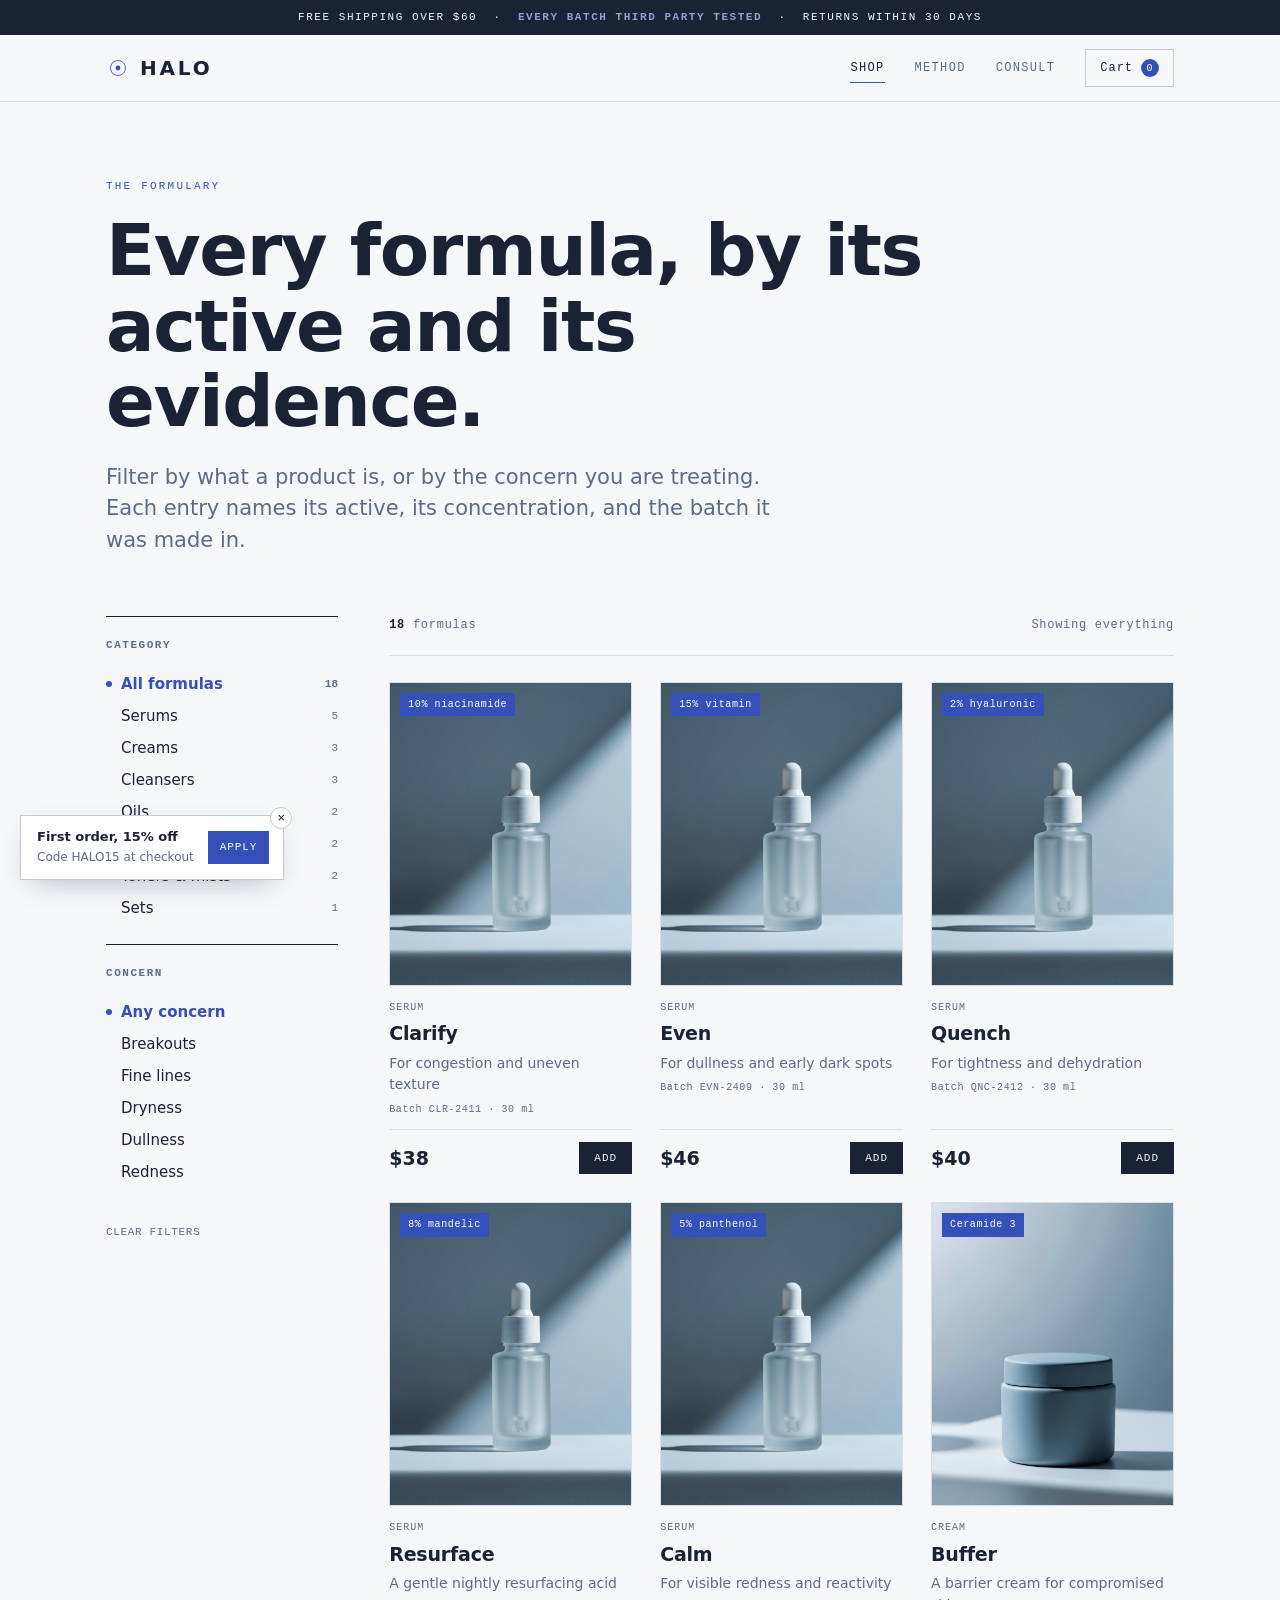
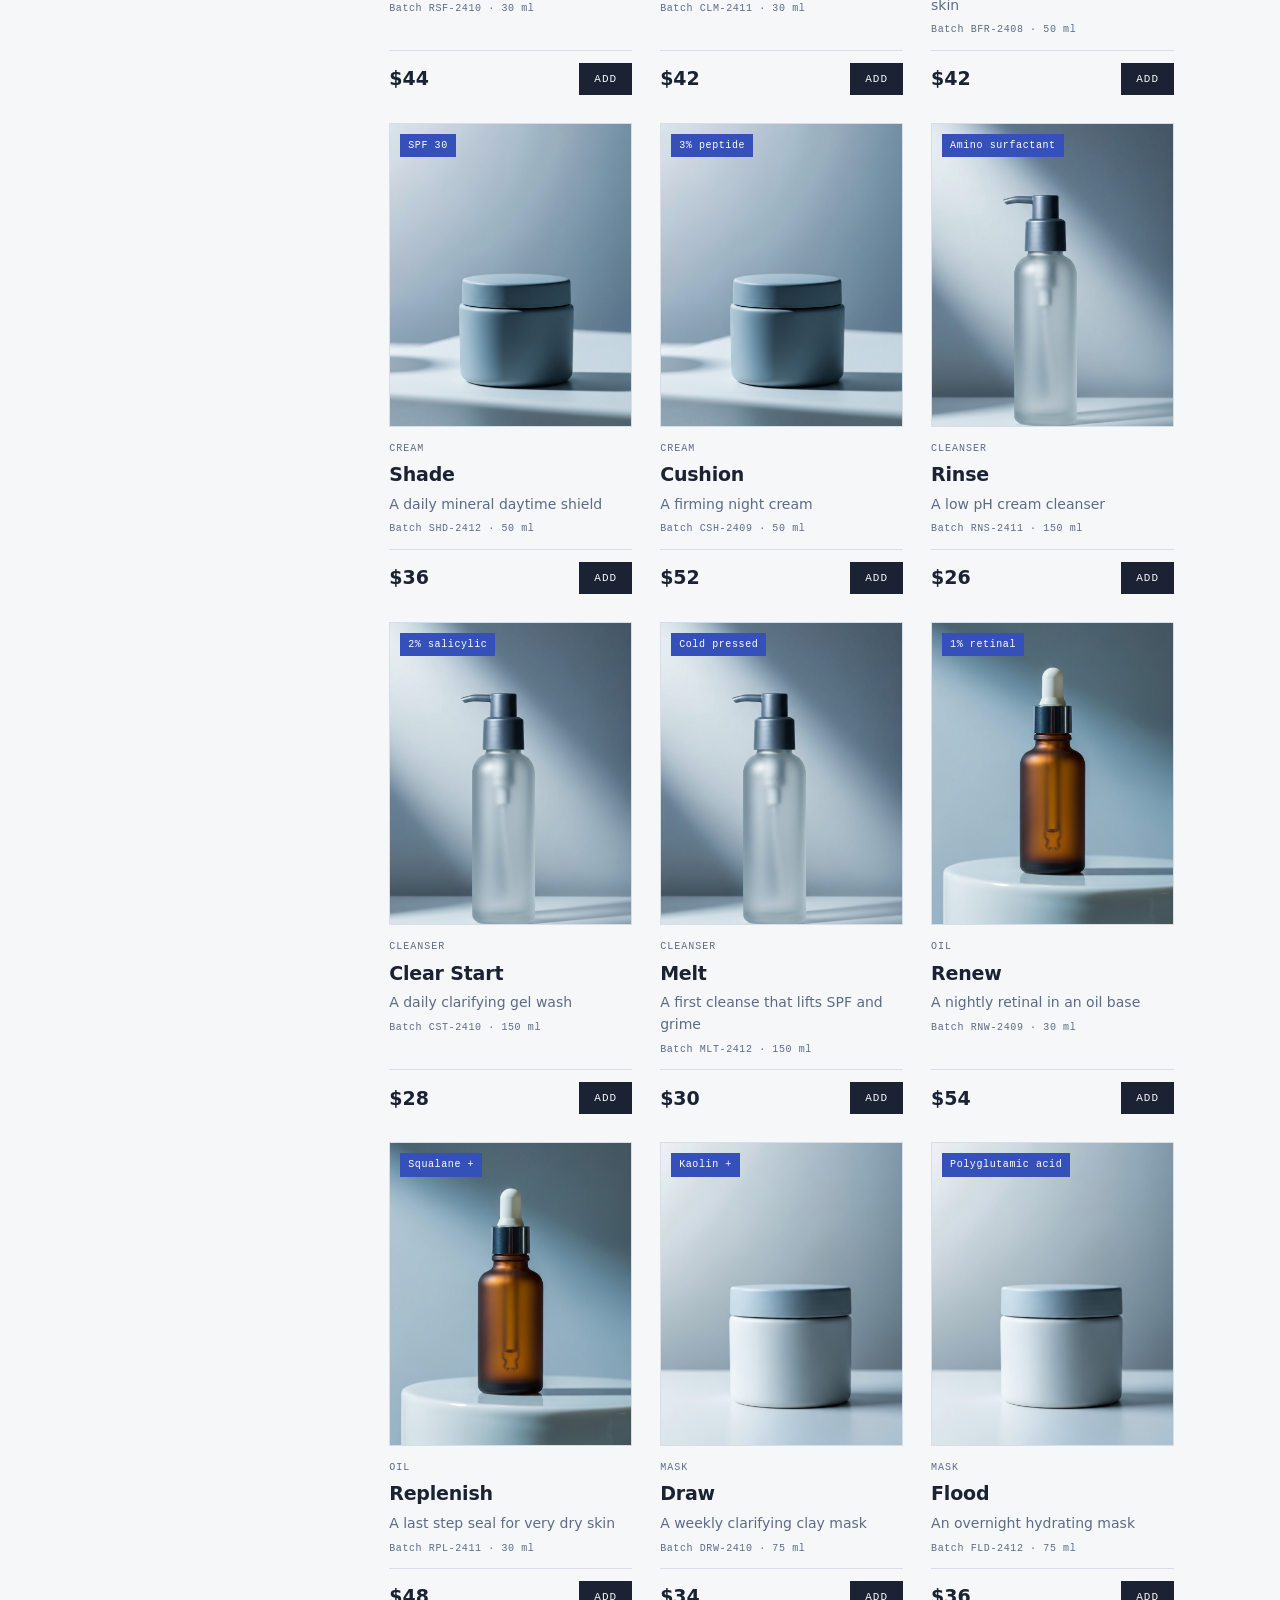
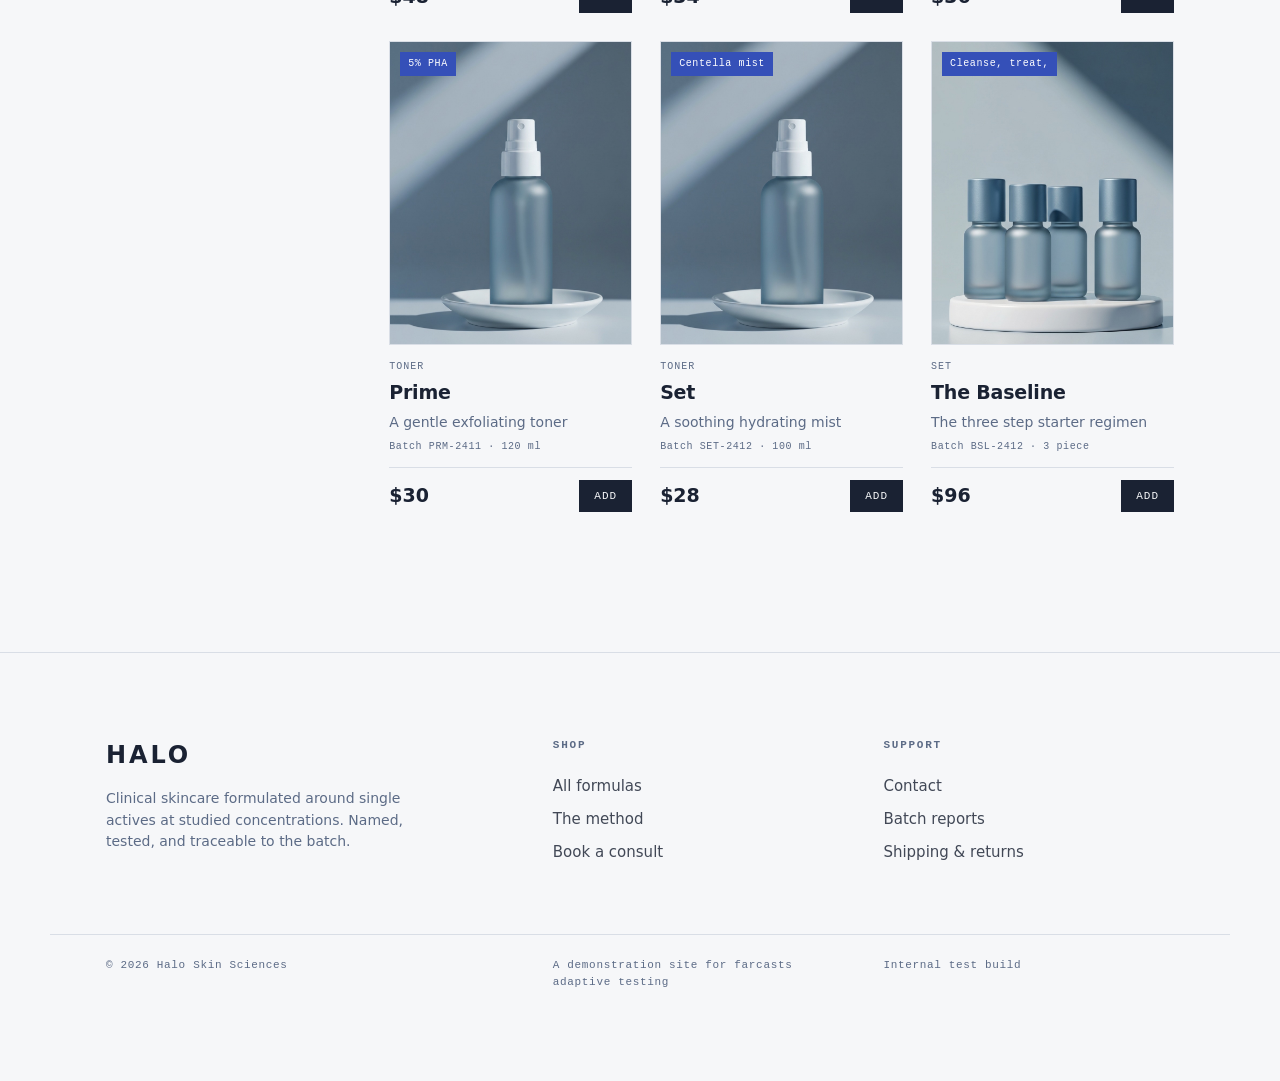
==== commit caf29c39: "Adopt one-line head-gate install on all Halo pages Rebased onto origin/staging, which fixed the mis-" ====
--- a/menu.html
+++ b/menu.html
@@ -2,7 +2,7 @@
 <!-- Halo, Shop. Cross origin test site for the farcasts applier. The formulary: every
      product leads with its active, concentration, concern and batch. Category sidebar +
      concern filters are real vanilla JS. Quick-view and add-to-cart are DOM overlays. -->
-<html lang="en">
+<html lang="en" data-cf-hide>
 <head>
   <meta charset="utf-8" />
   <meta name="viewport" content="width=device-width, initial-scale=1" />
@@ -79,6 +79,7 @@
       .grid { grid-template-columns: 1fr; }
     }
   </style>
+  <script src="https://dev.farcasts.com/farcasts.js" data-farcasts-project="p_a6764214-0a20-4abe-8360-866bc05c26f6"></script>
 </head>
 <body>
   <div class="announce">Free shipping over $60 &nbsp;&middot;&nbsp; <b>Every batch third party tested</b> &nbsp;&middot;&nbsp; Returns within 30 days</div>
@@ -321,7 +322,6 @@
     })();
   </script>
 
-  <script src="https://dev.farcasts.com/farcasts_dev.js" data-farcasts-project="p_a6764214-0a20-4abe-8360-866bc05c26f6"></script>
   <script async src="https://dev.farcasts.com/farcasts-track.js" data-farcasts-project="p_a6764214-0a20-4abe-8360-866bc05c26f6" data-farcasts-track-endpoint="https://t.farcasts.com" data-farcasts-track-key="phc_CzXwcg28Mo4jd6gqGcXaTSQUXFjxFFjnMvfXhrqwiVsc"></script>
   <script src="halo.js" defer></script>
 </body>
--- a/halo.css
+++ b/halo.css
@@ -1,4 +1,4 @@
-/* Halo — clinical dermatology skincare. A formulation dossier identity: porcelain
+/* Halo, clinical dermatology skincare. A formulation dossier identity: porcelain
    neutrals, one slate-blue data-ink accent, wide sans display, mono for batch and
    concentration data. Shared across every page so the design system and the applier
    gate CSS stay identical. */
@@ -40,7 +40,7 @@
 }
 
 /* Applier gate. Held at opacity 0 until the variant applies, so no control flash.
-   data-cf-hide is set on <html> inline before paint; farcasts_dev.js reveals gated nodes. */
+   data-cf-hide is set on <html> inline before paint; farcasts.js reveals gated nodes. */
 [data-cf-hide] [data-farcasts-gate] { opacity: 0; }
 [data-farcasts-gate] { transition: opacity .5s ease; }
 
